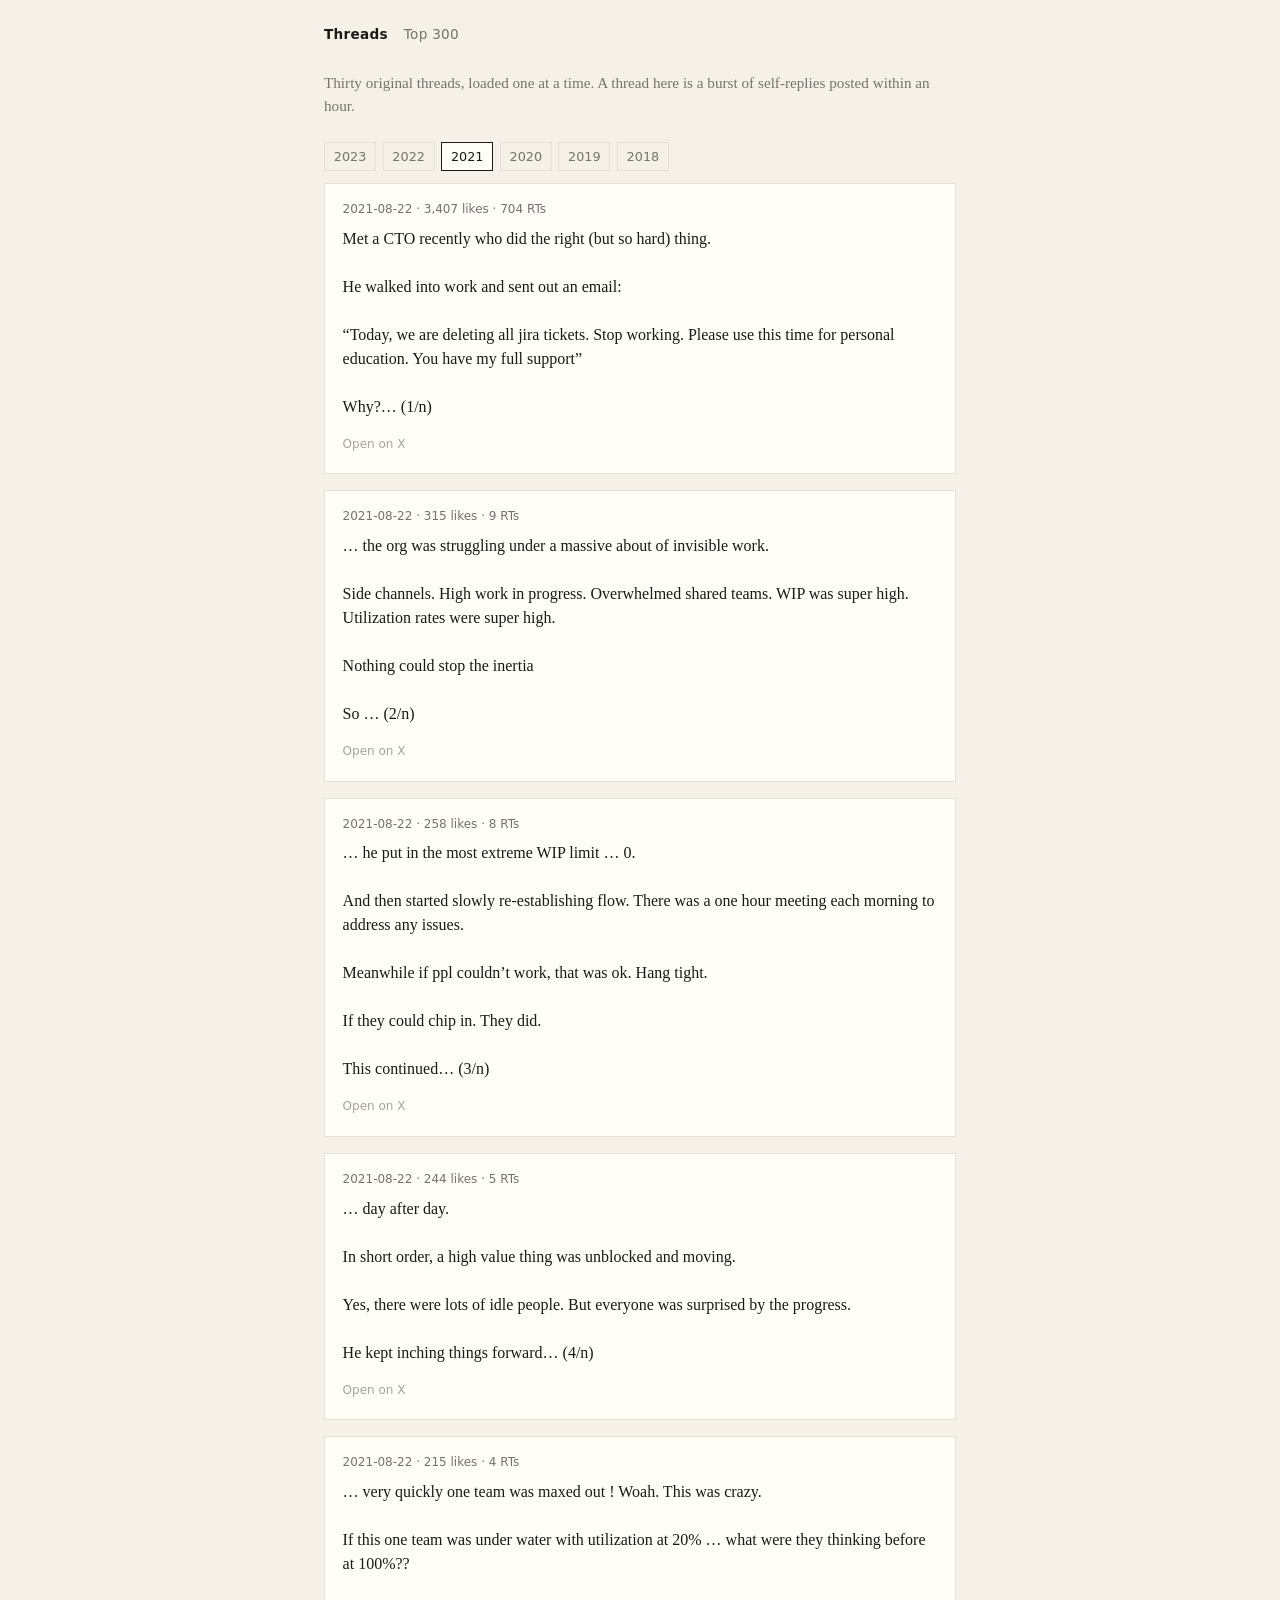
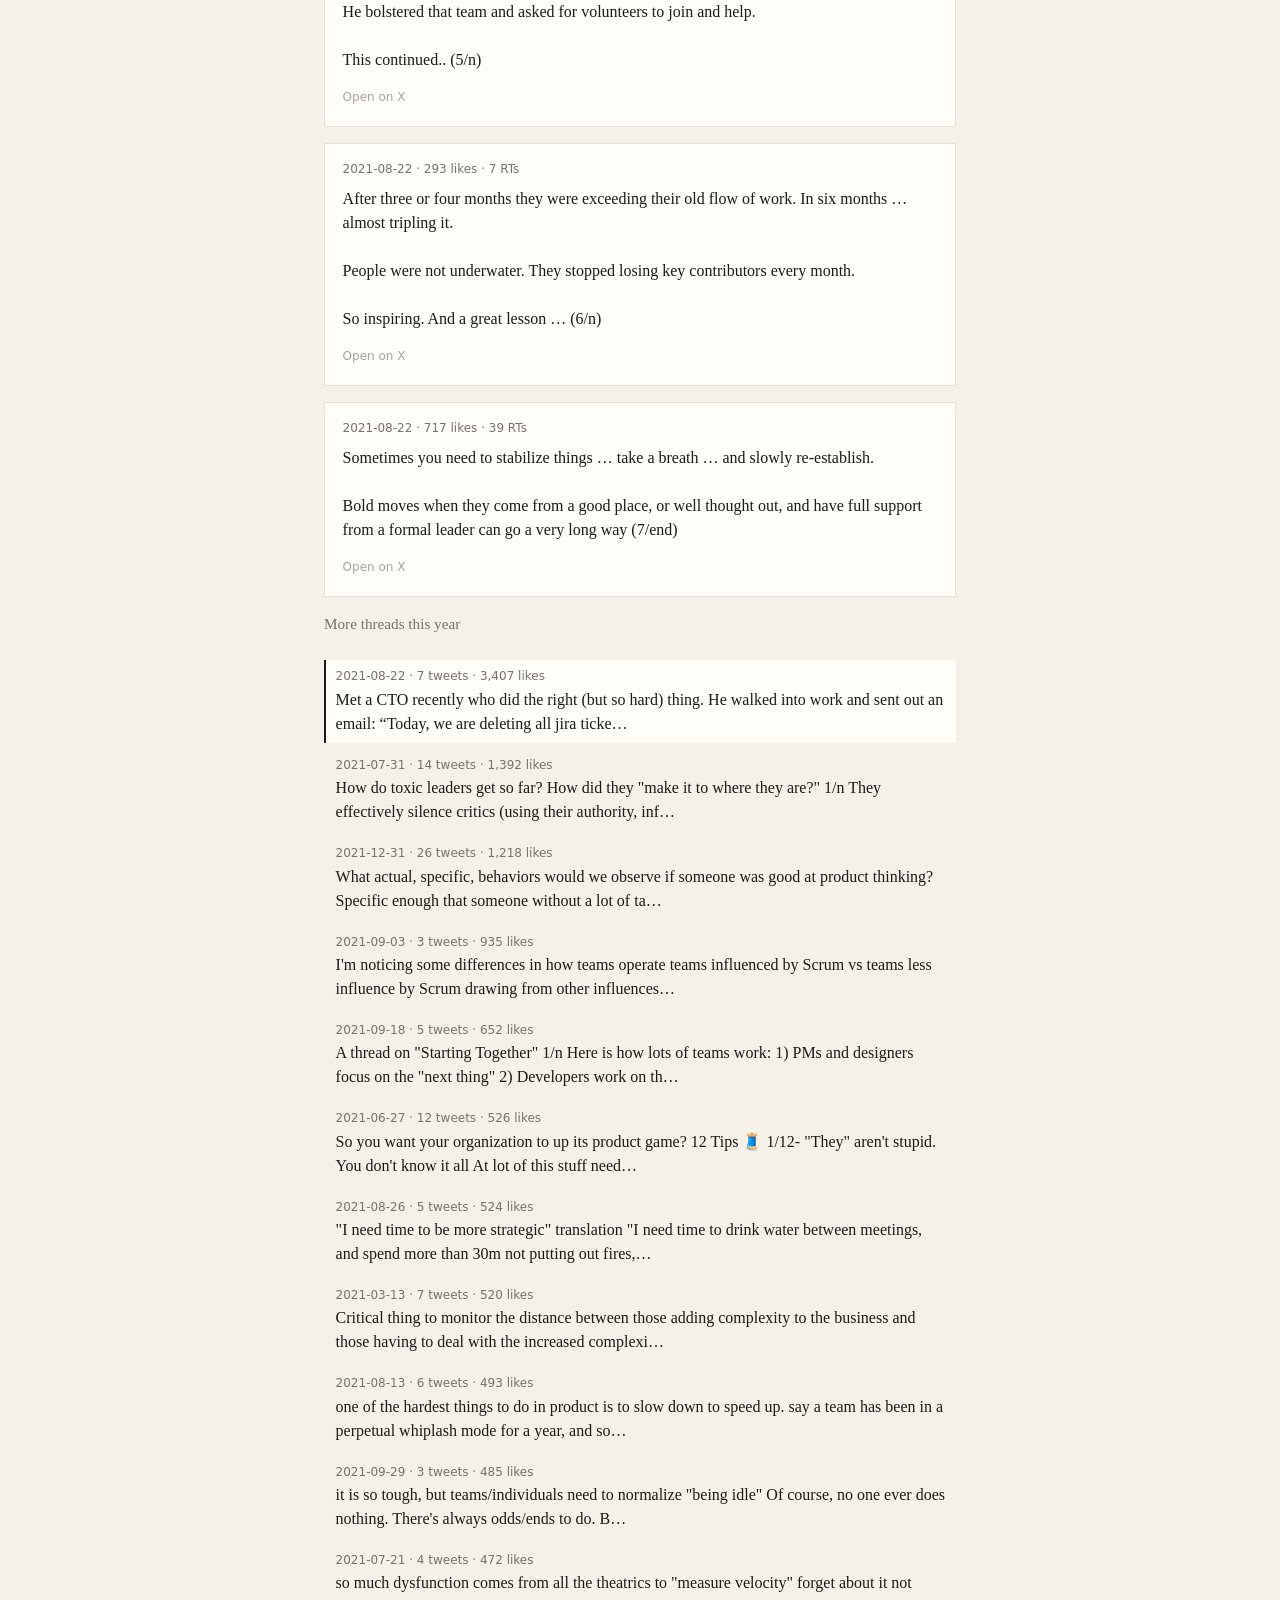
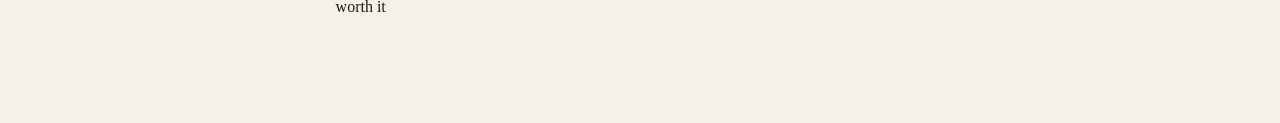
==== docs/index.html @ bf92b679 "Publish a static reading site of top threads and standalone tweets. Generated from the local archive" ====
<!DOCTYPE html>
<html lang="en">
  <head>
    <meta charset="utf-8">
    <meta name="viewport" content="width=device-width, initial-scale=1">
    <title>Threads · johncutlefish</title>
    <link rel="stylesheet" href="styles.css">
  </head>
  <body data-page="threads">
    <div class="wrap">
      <nav class="site-nav">
        <a class="active" href="index.html">Threads</a>
        <a href="tweets.html">Top 300</a>
      </nav>
      <p class="lede">Thirty original threads, loaded one at a time. A thread here is a burst of self-replies posted within an hour.</p>
      <div id="thread-years" class="thread-years"></div>
      <div id="reader"></div>
      <p class="lede" id="more-label">More threads this year</p>
      <div id="picker" class="picker"></div>
    </div>
    <script src="app.js"></script>
  </body>
</html>
---- docs/styles.css ----
:root {
  --bg: #f6f1e8;
  --paper: #fffdf8;
  --ink: #1c1917;
  --muted: #78716c;
  --line: #e7e0d4;
  --accent: #1d4ed8;
  --live: #a8a29e;
}

* {
  box-sizing: border-box;
}

html,
body {
  margin: 0;
  padding: 0;
  background: var(--bg);
  color: var(--ink);
  font-family: "Iowan Old Style", "Palatino Linotype", Palatino, Georgia, serif;
  line-height: 1.5;
}

a {
  color: var(--accent);
  text-decoration: none;
}

a:hover {
  text-decoration: underline;
}

.wrap {
  max-width: 42rem;
  margin: 0 auto;
  padding: 1.5rem 1.25rem 4rem;
}

.site-nav {
  display: flex;
  gap: 1rem;
  align-items: baseline;
  margin-bottom: 1.75rem;
  font-family: ui-sans-serif, system-ui, sans-serif;
  font-size: 0.85rem;
  letter-spacing: 0.02em;
}

.site-nav a {
  color: var(--muted);
}

.site-nav a.active {
  color: var(--ink);
  text-decoration: none;
  font-weight: 600;
}

.lede {
  color: var(--muted);
  font-size: 0.95rem;
  margin: 0 0 1.5rem;
}

.year-switch {
  display: flex;
  align-items: center;
  justify-content: space-between;
  gap: 1rem;
  margin-bottom: 0.75rem;
  font-family: ui-sans-serif, system-ui, sans-serif;
}

.year-switch button {
  appearance: none;
  border: 1px solid var(--line);
  background: var(--paper);
  color: var(--ink);
  padding: 0.35rem 0.7rem;
  font: inherit;
  font-size: 0.8rem;
  cursor: pointer;
}

.year-switch button:disabled {
  color: var(--live);
  cursor: default;
}

.year-label {
  font-size: 1.4rem;
  font-weight: 600;
}

.month-grid {
  display: grid;
  grid-template-columns: repeat(3, minmax(0, 1fr));
  gap: 0.4rem;
  margin-bottom: 2rem;
  font-family: ui-sans-serif, system-ui, sans-serif;
}

.month-cell {
  appearance: none;
  border: 1px solid var(--line);
  background: var(--paper);
  color: var(--ink);
  padding: 0.7rem 0.55rem;
  text-align: left;
  cursor: pointer;
  font: inherit;
  font-size: 0.8rem;
}

.month-cell .name {
  display: block;
  font-weight: 600;
}

.month-cell .count {
  color: var(--muted);
}

.month-cell.empty {
  color: var(--live);
  background: transparent;
  cursor: default;
}

.month-cell.active {
  border-color: var(--ink);
}

.thread-years {
  display: flex;
  flex-wrap: wrap;
  gap: 0.4rem;
  margin-bottom: 0.75rem;
  font-family: ui-sans-serif, system-ui, sans-serif;
}

.thread-years button {
  appearance: none;
  border: 1px solid var(--line);
  background: transparent;
  color: var(--muted);
  padding: 0.25rem 0.55rem;
  font: inherit;
  font-size: 0.8rem;
  cursor: pointer;
}

.thread-years button.active {
  background: var(--paper);
  color: var(--ink);
  border-color: var(--ink);
}

.picker {
  display: flex;
  flex-direction: column;
  gap: 0.35rem;
  margin-bottom: 2rem;
}

.picker button {
  appearance: none;
  border: 0;
  border-left: 2px solid transparent;
  background: transparent;
  color: inherit;
  text-align: left;
  padding: 0.45rem 0.6rem;
  cursor: pointer;
  font: inherit;
}

.picker button.active {
  border-left-color: var(--ink);
  background: var(--paper);
}

.picker .meta {
  display: block;
  font-family: ui-sans-serif, system-ui, sans-serif;
  font-size: 0.75rem;
  color: var(--muted);
  margin-bottom: 0.15rem;
}

.sort-row {
  display: flex;
  gap: 0.75rem;
  margin-bottom: 1rem;
  font-family: ui-sans-serif, system-ui, sans-serif;
  font-size: 0.8rem;
}

.sort-row button {
  appearance: none;
  border: 0;
  background: none;
  color: var(--muted);
  padding: 0;
  font: inherit;
  cursor: pointer;
}

.sort-row button.active {
  color: var(--ink);
}

.post,
.card {
  background: var(--paper);
  border: 1px solid var(--line);
  padding: 1rem 1.1rem 1.15rem;
  margin-bottom: 1rem;
}

.post-meta,
.card-meta {
  font-family: ui-sans-serif, system-ui, sans-serif;
  font-size: 0.75rem;
  color: var(--muted);
  margin-bottom: 0.55rem;
}

.post-text,
.card-text {
  white-space: pre-wrap;
  margin: 0 0 0.75rem;
}

.post img,
.card img,
.post video,
.card video {
  display: block;
  max-width: 100%;
  height: auto;
  margin: 0.5rem 0 0;
}

.live {
  font-family: ui-sans-serif, system-ui, sans-serif;
  font-size: 0.75rem;
  color: var(--live);
}

.status {
  color: var(--muted);
  font-family: ui-sans-serif, system-ui, sans-serif;
  font-size: 0.9rem;
}
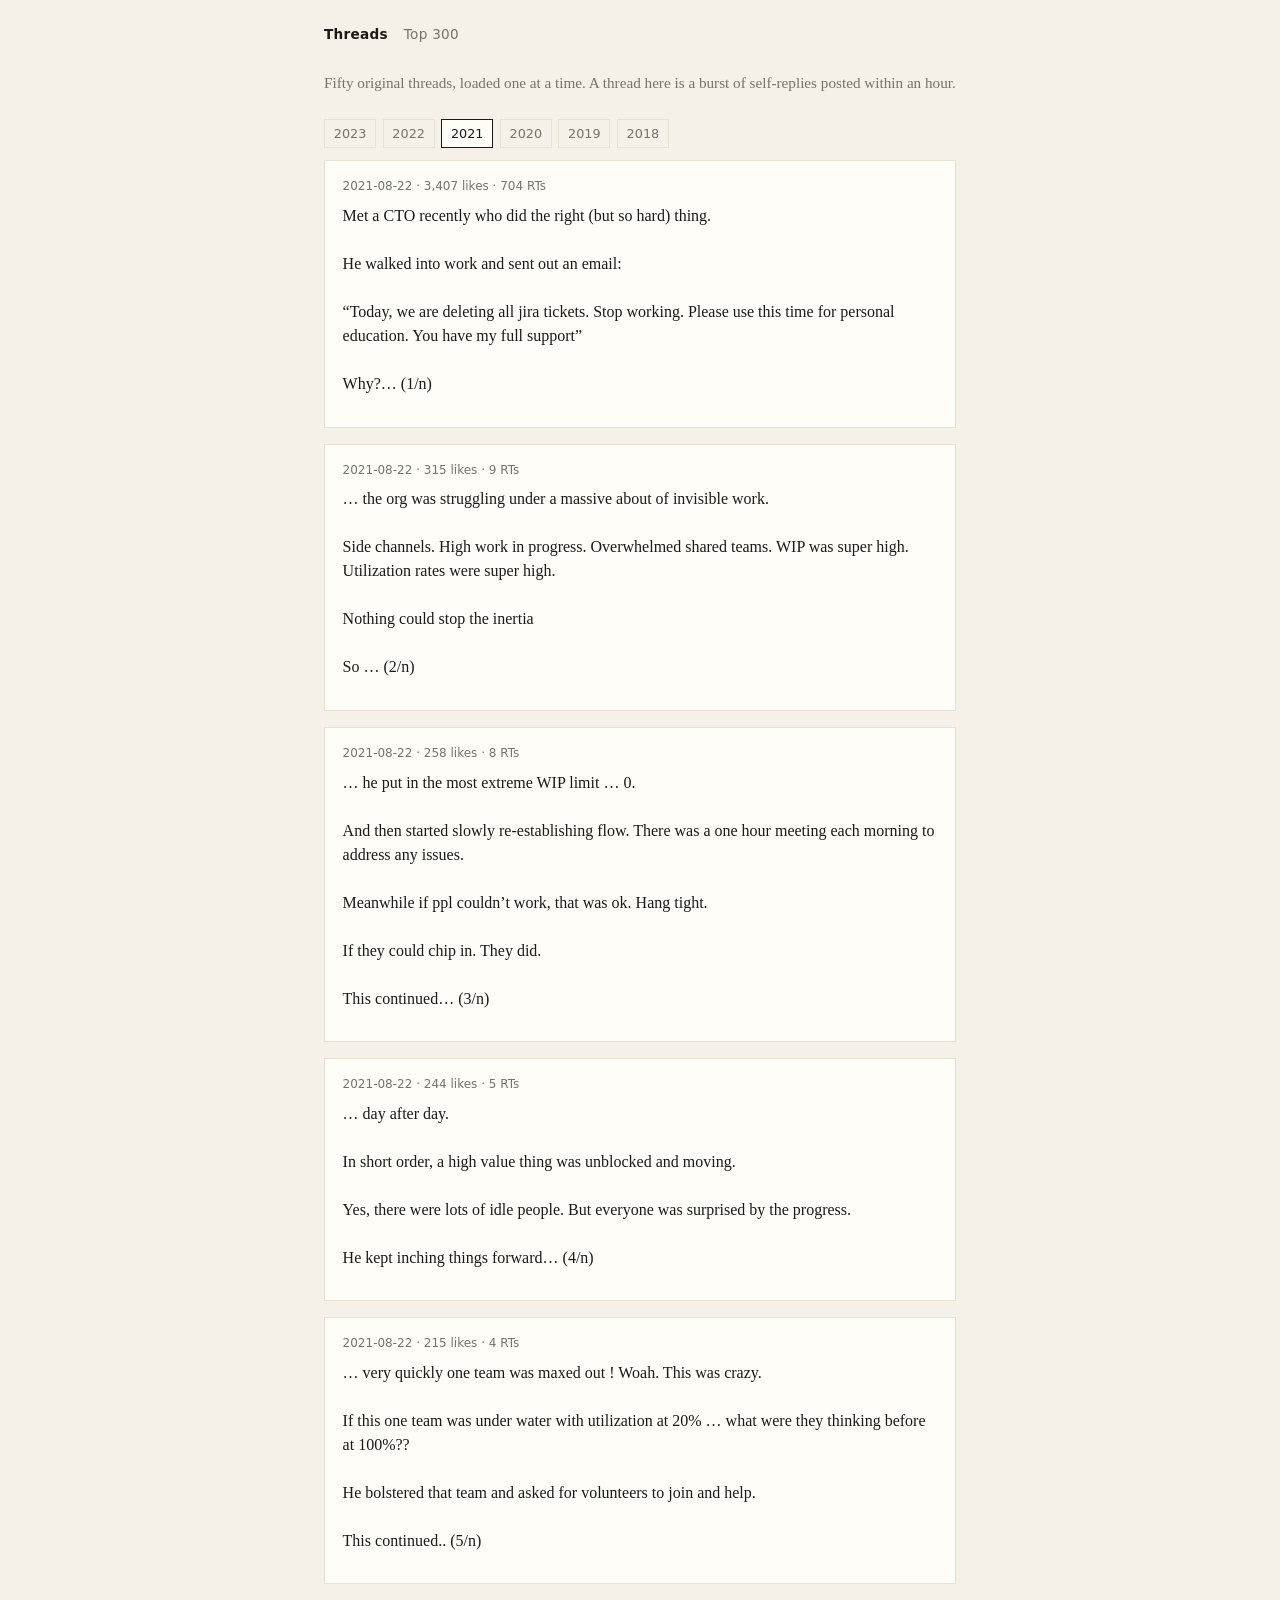
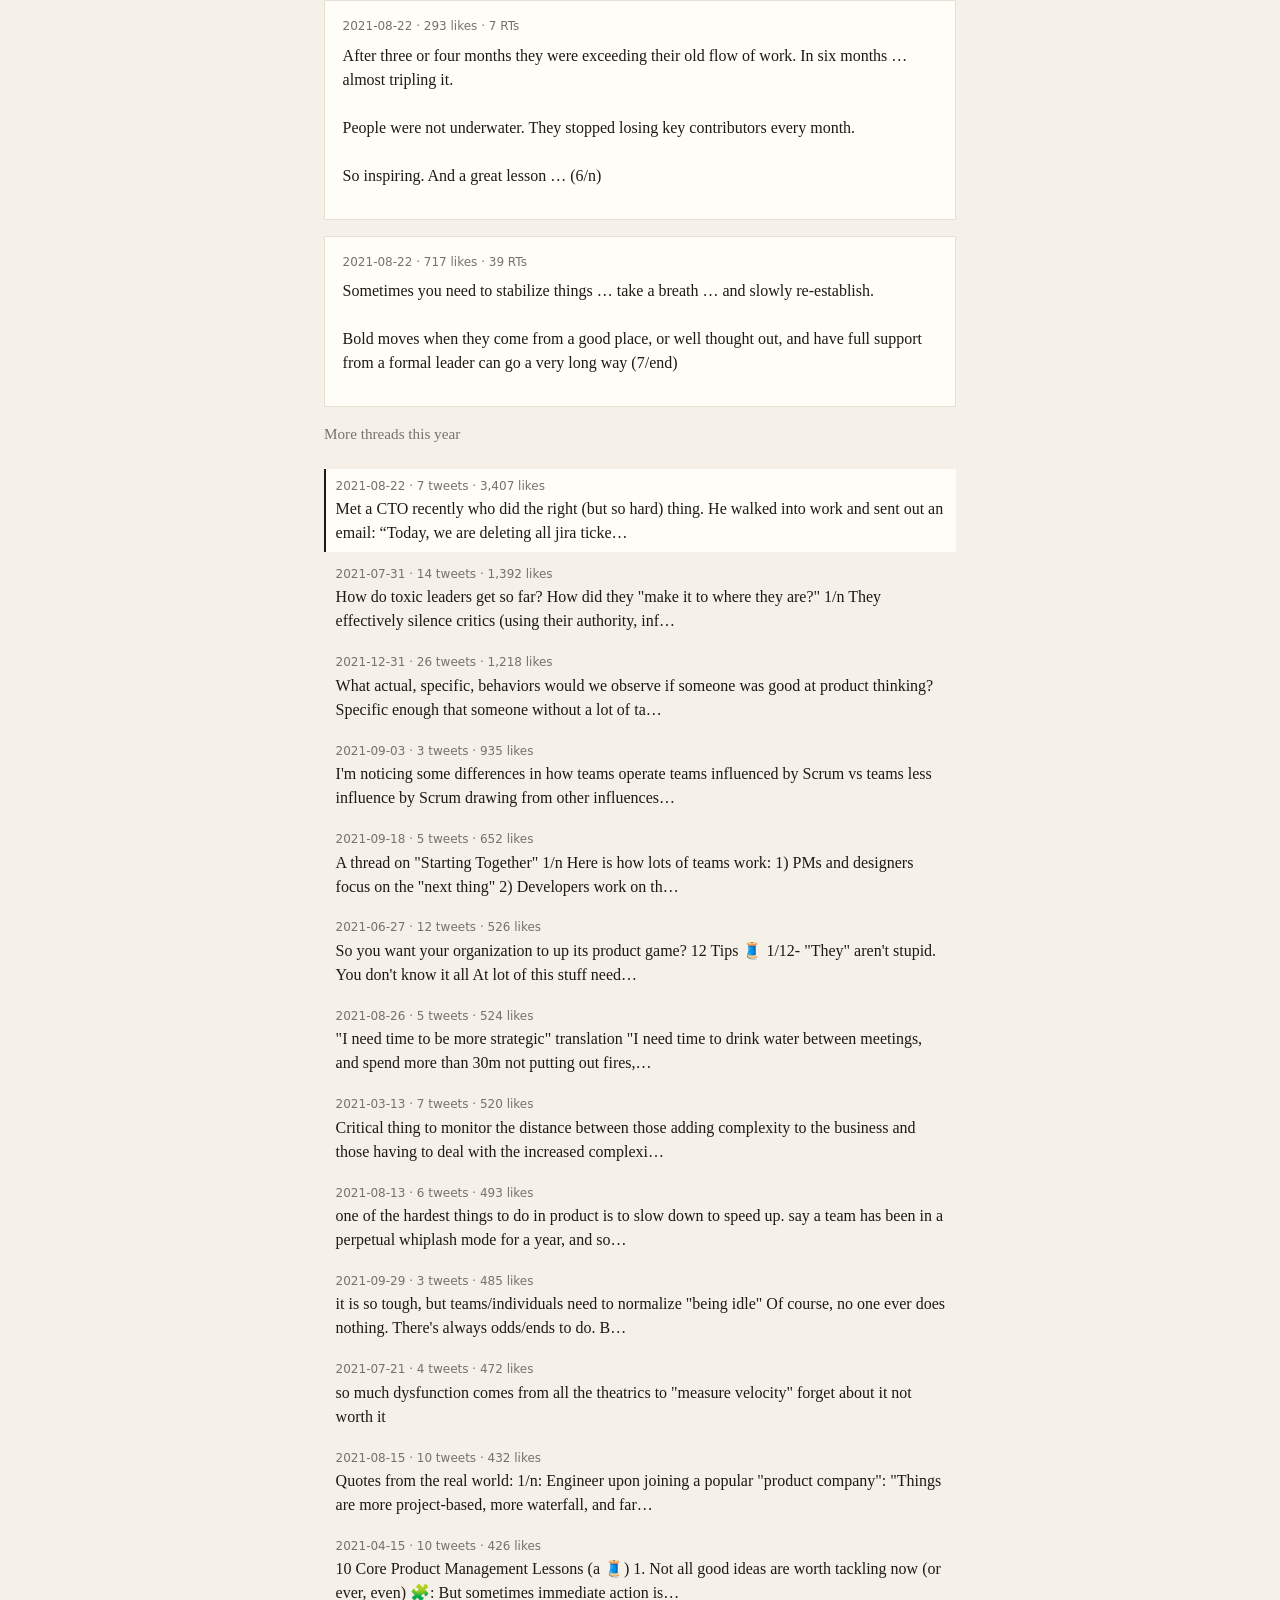
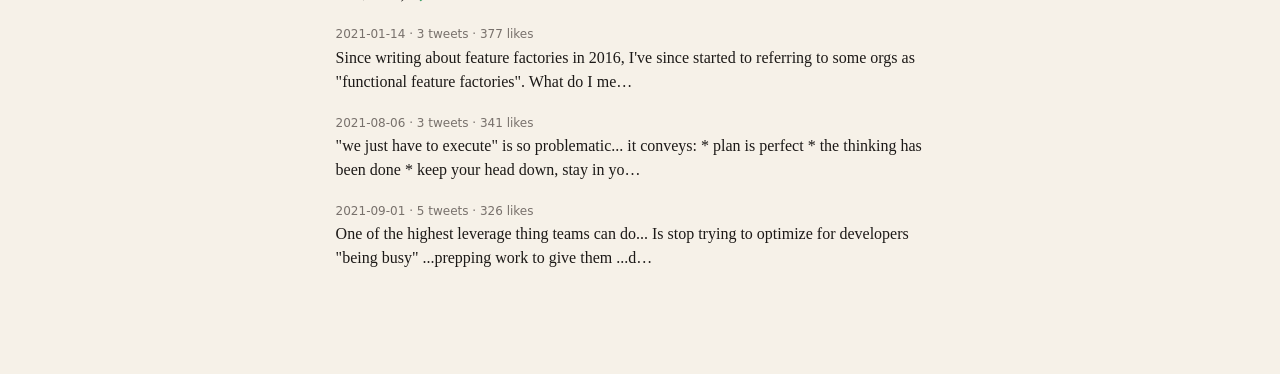
==== commit ce55af13: "Drop outbound X links and publish the next 20 threads." ====
--- a/docs/index.html
+++ b/docs/index.html
@@ -12,7 +12,7 @@
         <a class="active" href="index.html">Threads</a>
         <a href="tweets.html">Top 300</a>
       </nav>
-      <p class="lede">Thirty original threads, loaded one at a time. A thread here is a burst of self-replies posted within an hour.</p>
+      <p class="lede">Fifty original threads, loaded one at a time. A thread here is a burst of self-replies posted within an hour.</p>
       <div id="thread-years" class="thread-years"></div>
       <div id="reader"></div>
       <p class="lede" id="more-label">More threads this year</p>
--- a/docs/styles.css
+++ b/docs/styles.css
@@ -243,12 +243,6 @@
   margin: 0.5rem 0 0;
 }
 
-.live {
-  font-family: ui-sans-serif, system-ui, sans-serif;
-  font-size: 0.75rem;
-  color: var(--live);
-}
-
 .status {
   color: var(--muted);
   font-family: ui-sans-serif, system-ui, sans-serif;
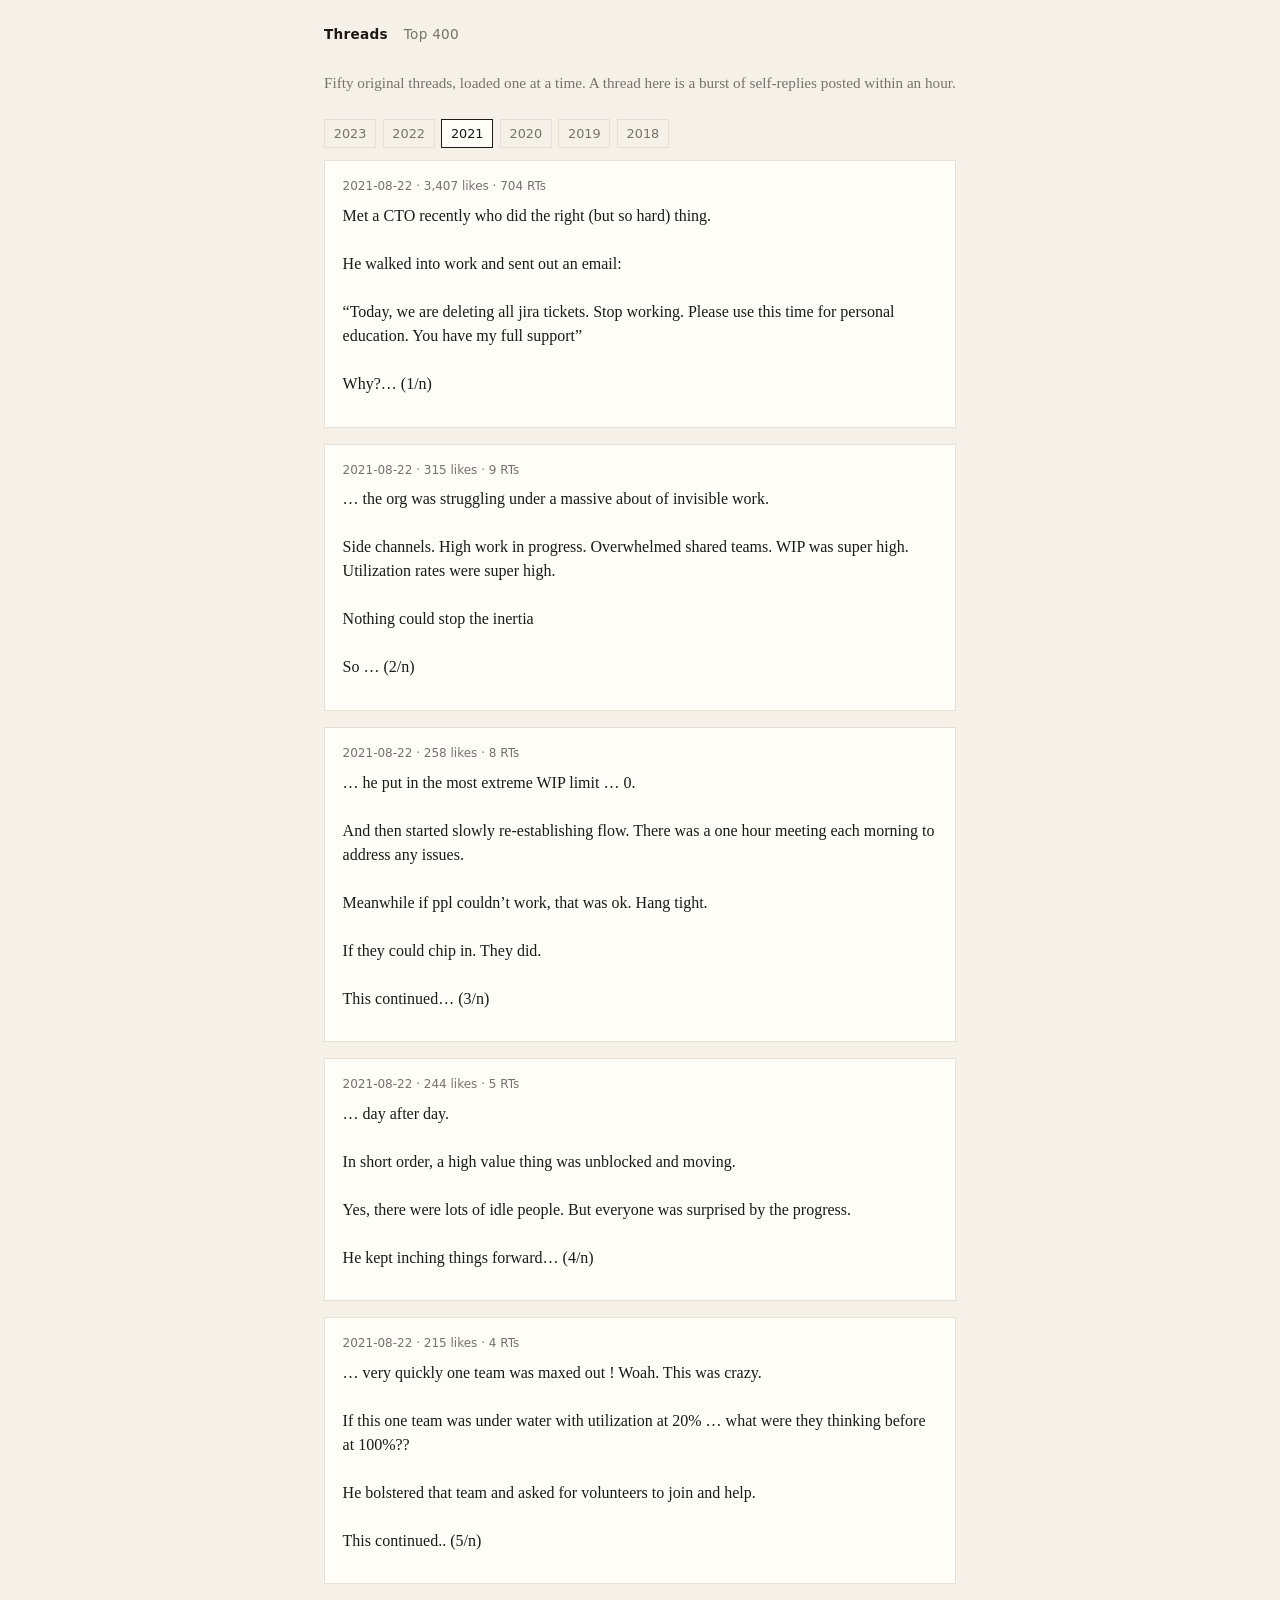
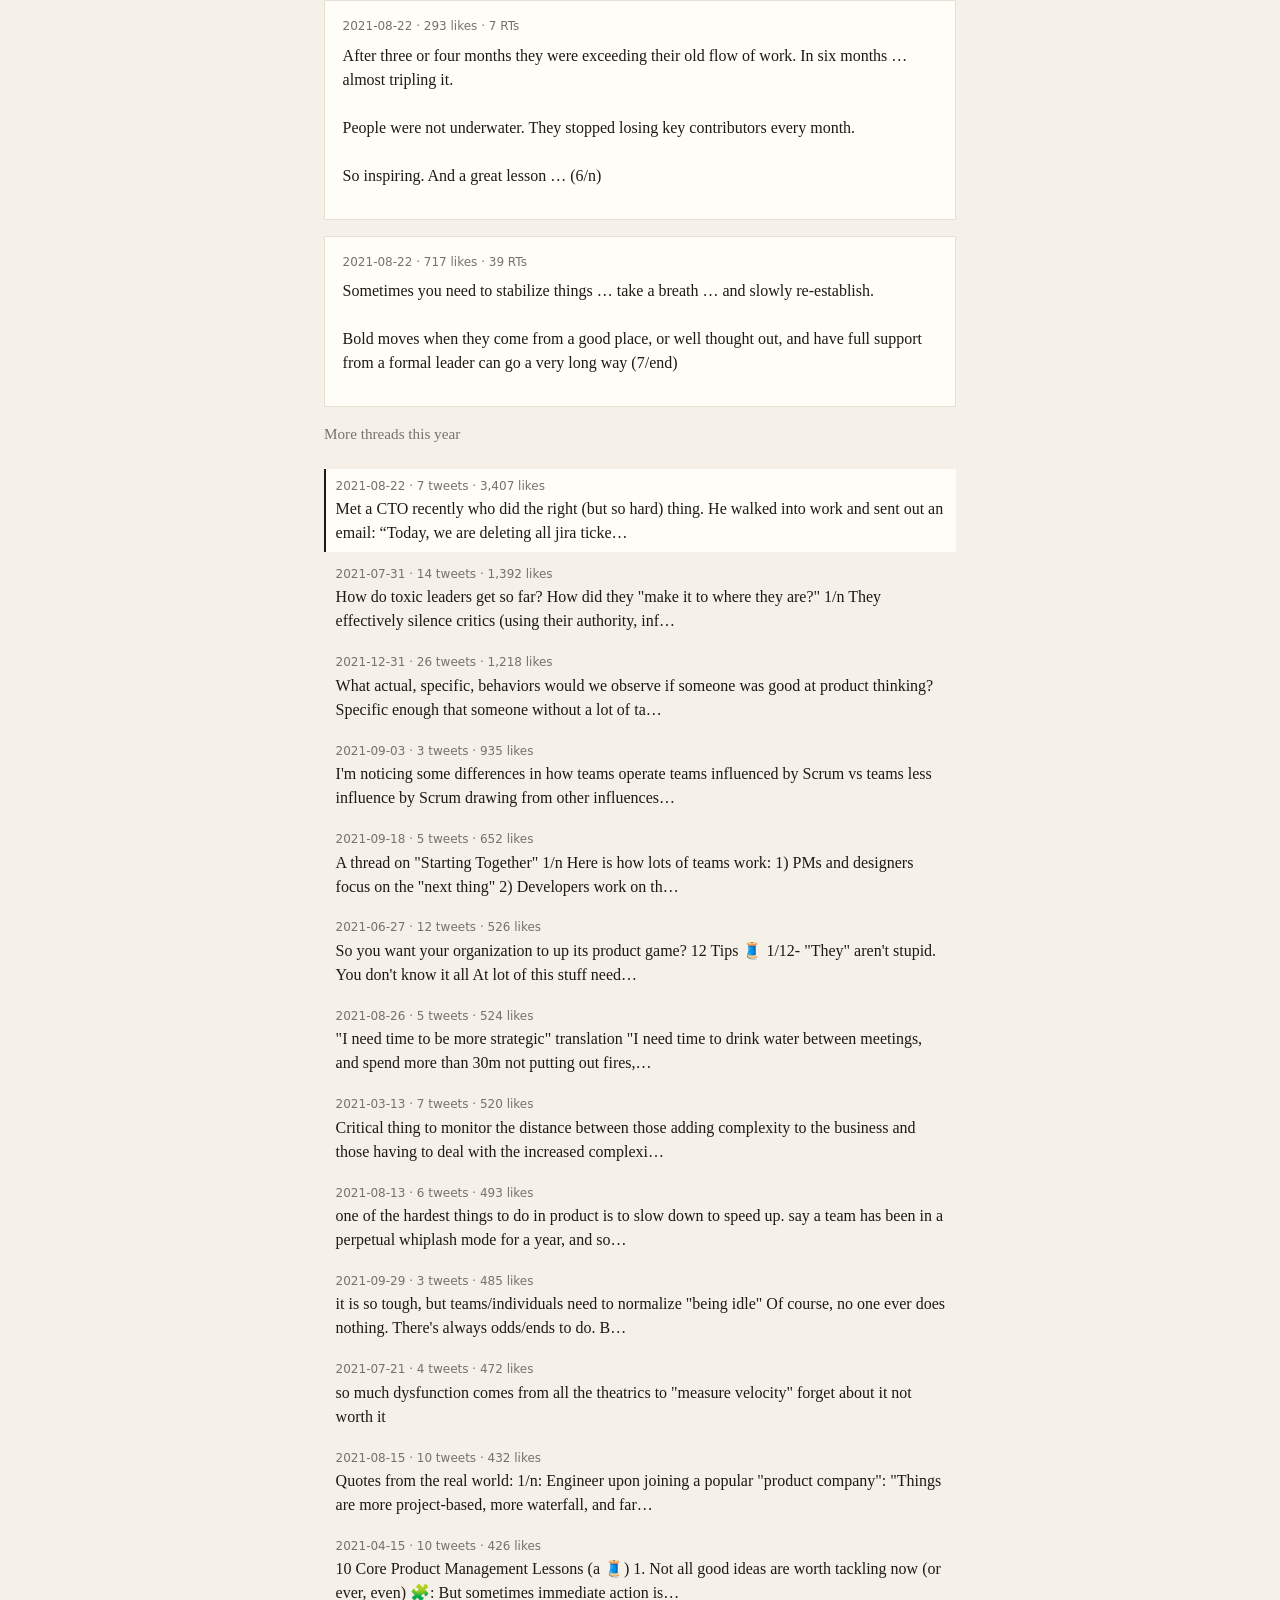
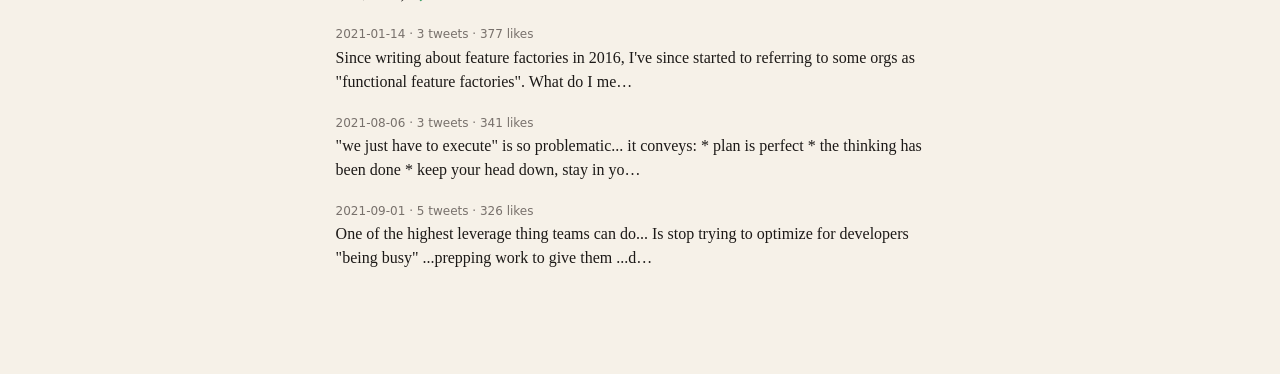
==== commit 37bca79d: "Expand the standalone tweet browser from 300 to 400." ====
--- a/docs/index.html
+++ b/docs/index.html
@@ -10,7 +10,7 @@
     <div class="wrap">
       <nav class="site-nav">
         <a class="active" href="index.html">Threads</a>
-        <a href="tweets.html">Top 300</a>
+        <a href="tweets.html">Top 400</a>
       </nav>
       <p class="lede">Fifty original threads, loaded one at a time. A thread here is a burst of self-replies posted within an hour.</p>
       <div id="thread-years" class="thread-years"></div>
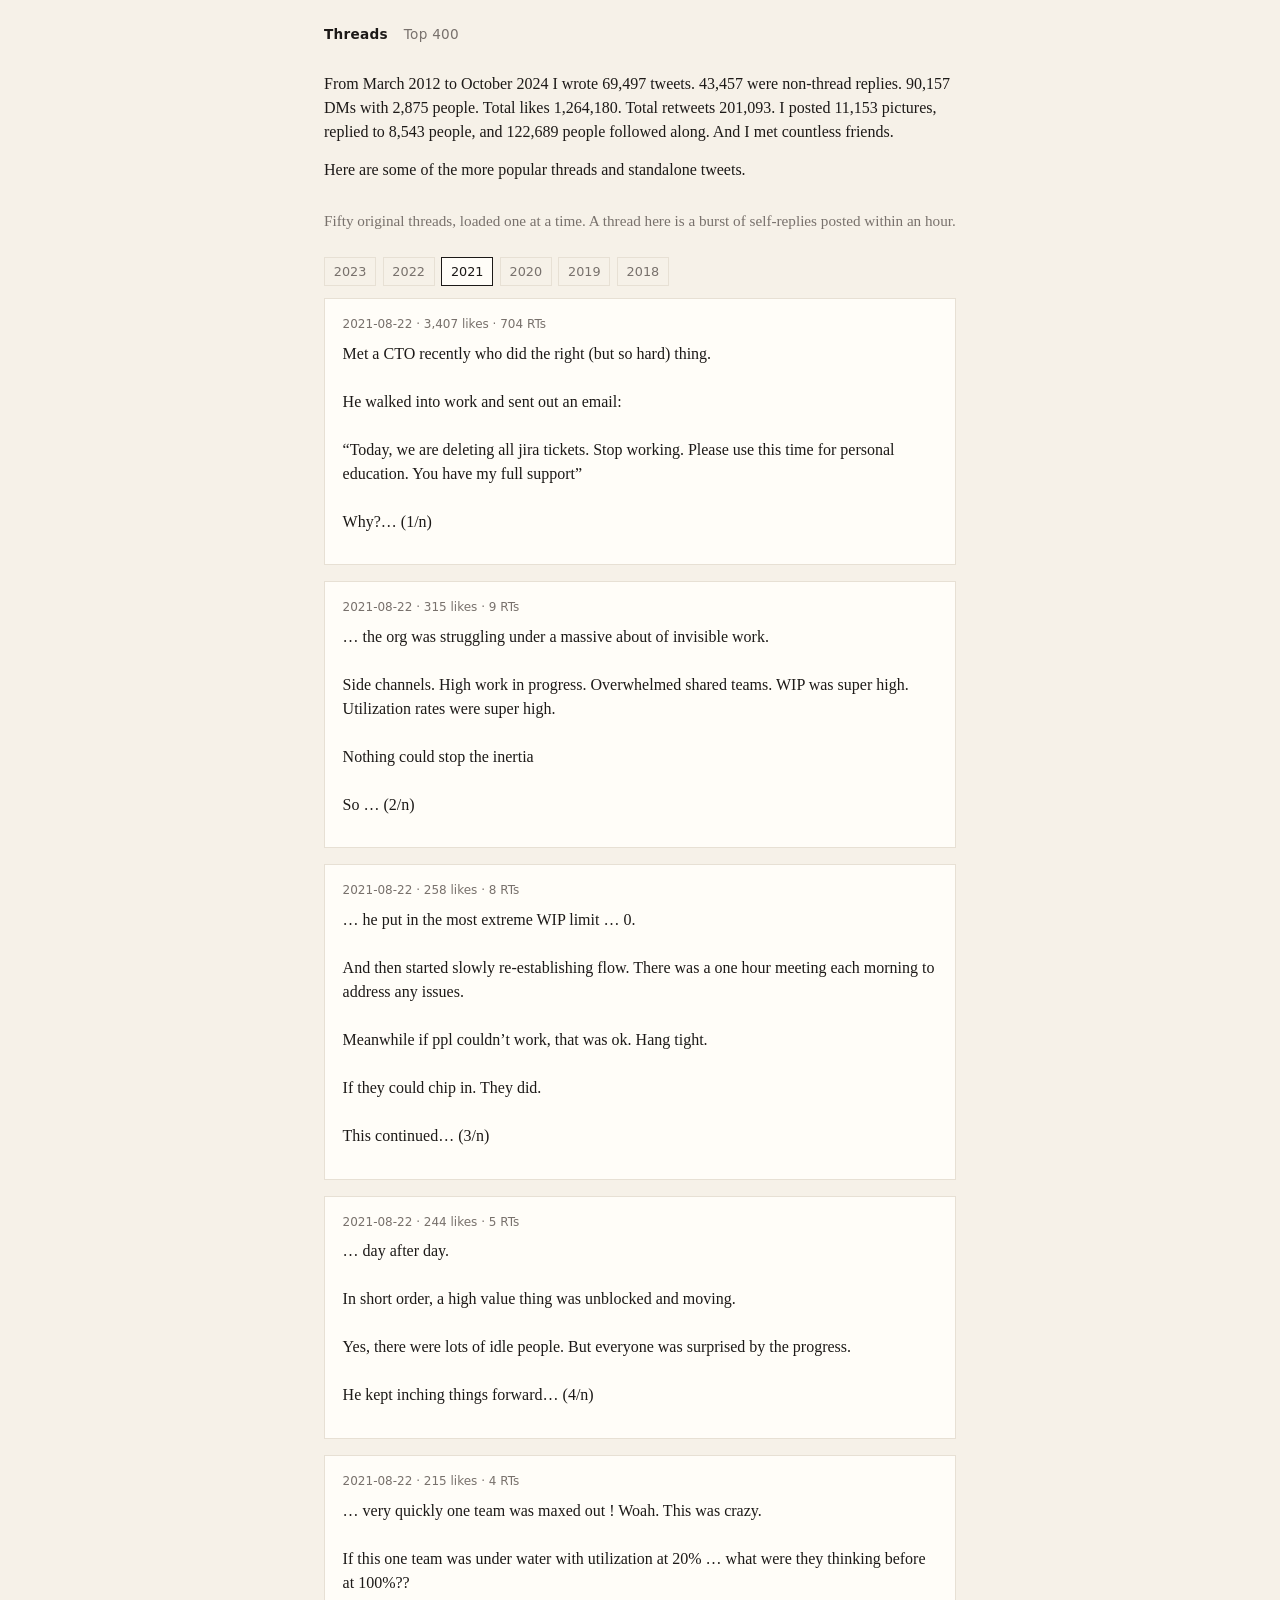
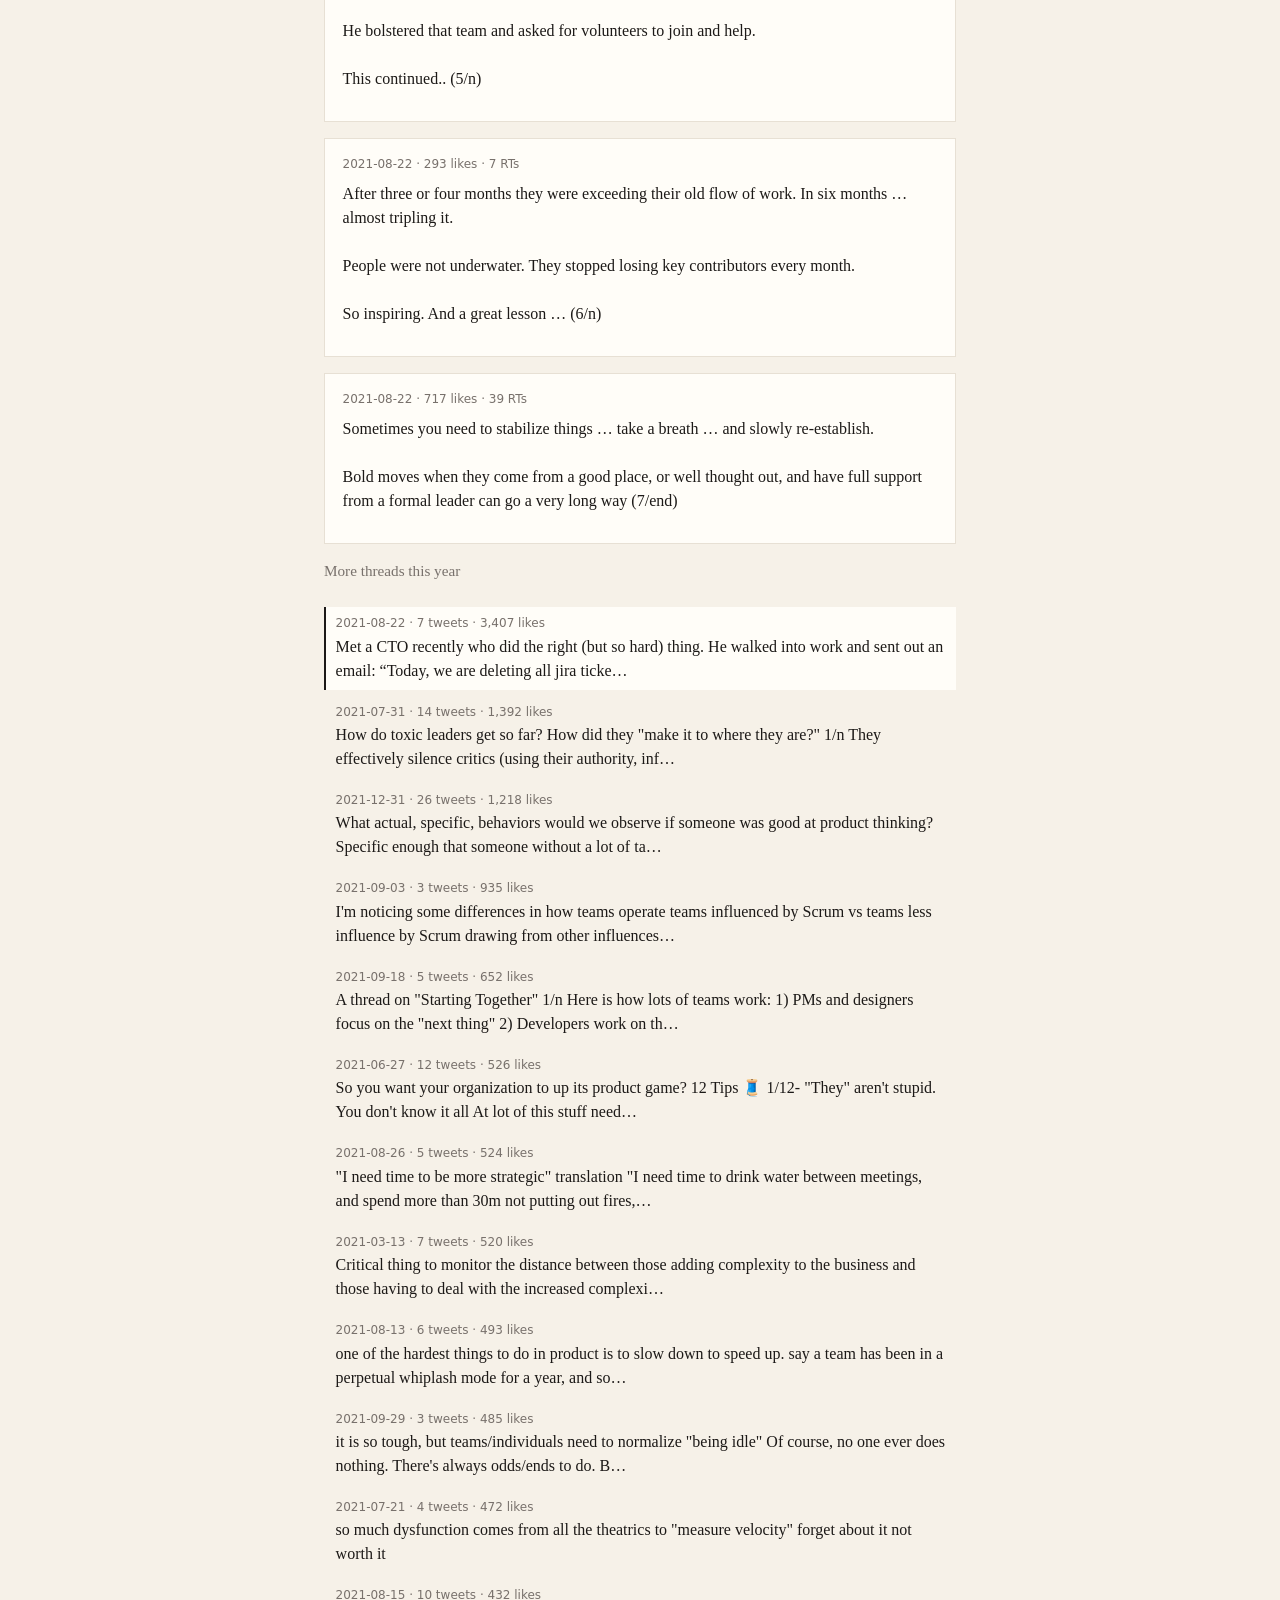
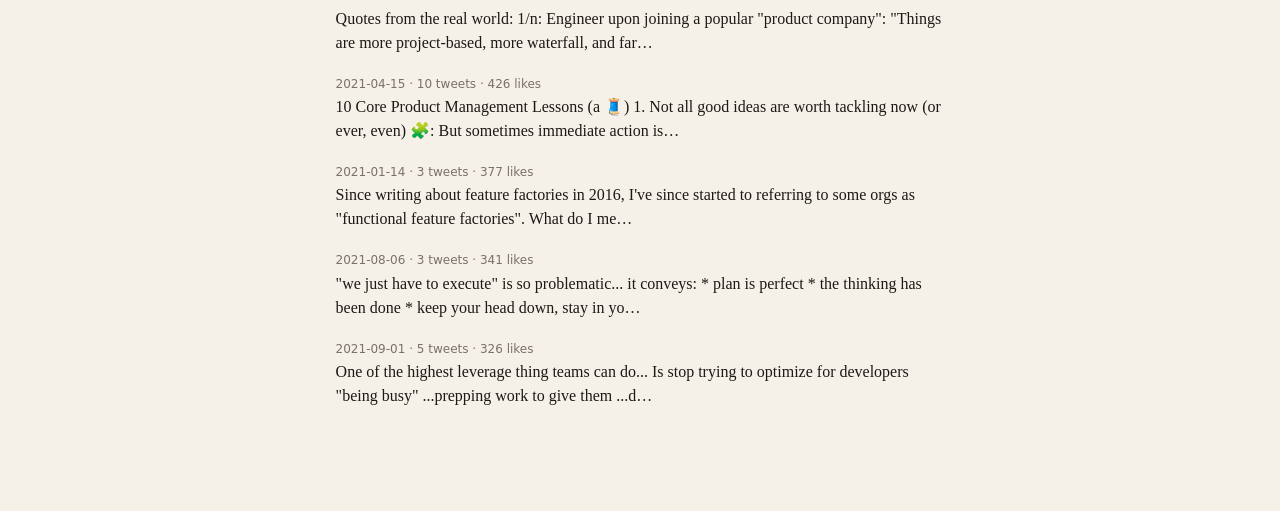
==== commit b6f66740: "Add an archive intro and attach every image the dump actually has." ====
--- a/docs/index.html
+++ b/docs/index.html
@@ -12,6 +12,7 @@
         <a class="active" href="index.html">Threads</a>
         <a href="tweets.html">Top 400</a>
       </nav>
+      <div id="intro" class="intro"></div>
       <p class="lede">Fifty original threads, loaded one at a time. A thread here is a burst of self-replies posted within an hour.</p>
       <div id="thread-years" class="thread-years"></div>
       <div id="reader"></div>
--- a/docs/styles.css
+++ b/docs/styles.css
@@ -57,6 +57,18 @@
   font-weight: 600;
 }
 
+.intro {
+  margin: 0 0 1.75rem;
+}
+
+.intro p {
+  margin: 0 0 0.85rem;
+}
+
+.intro p:last-child {
+  margin-bottom: 0;
+}
+
 .lede {
   color: var(--muted);
   font-size: 0.95rem;
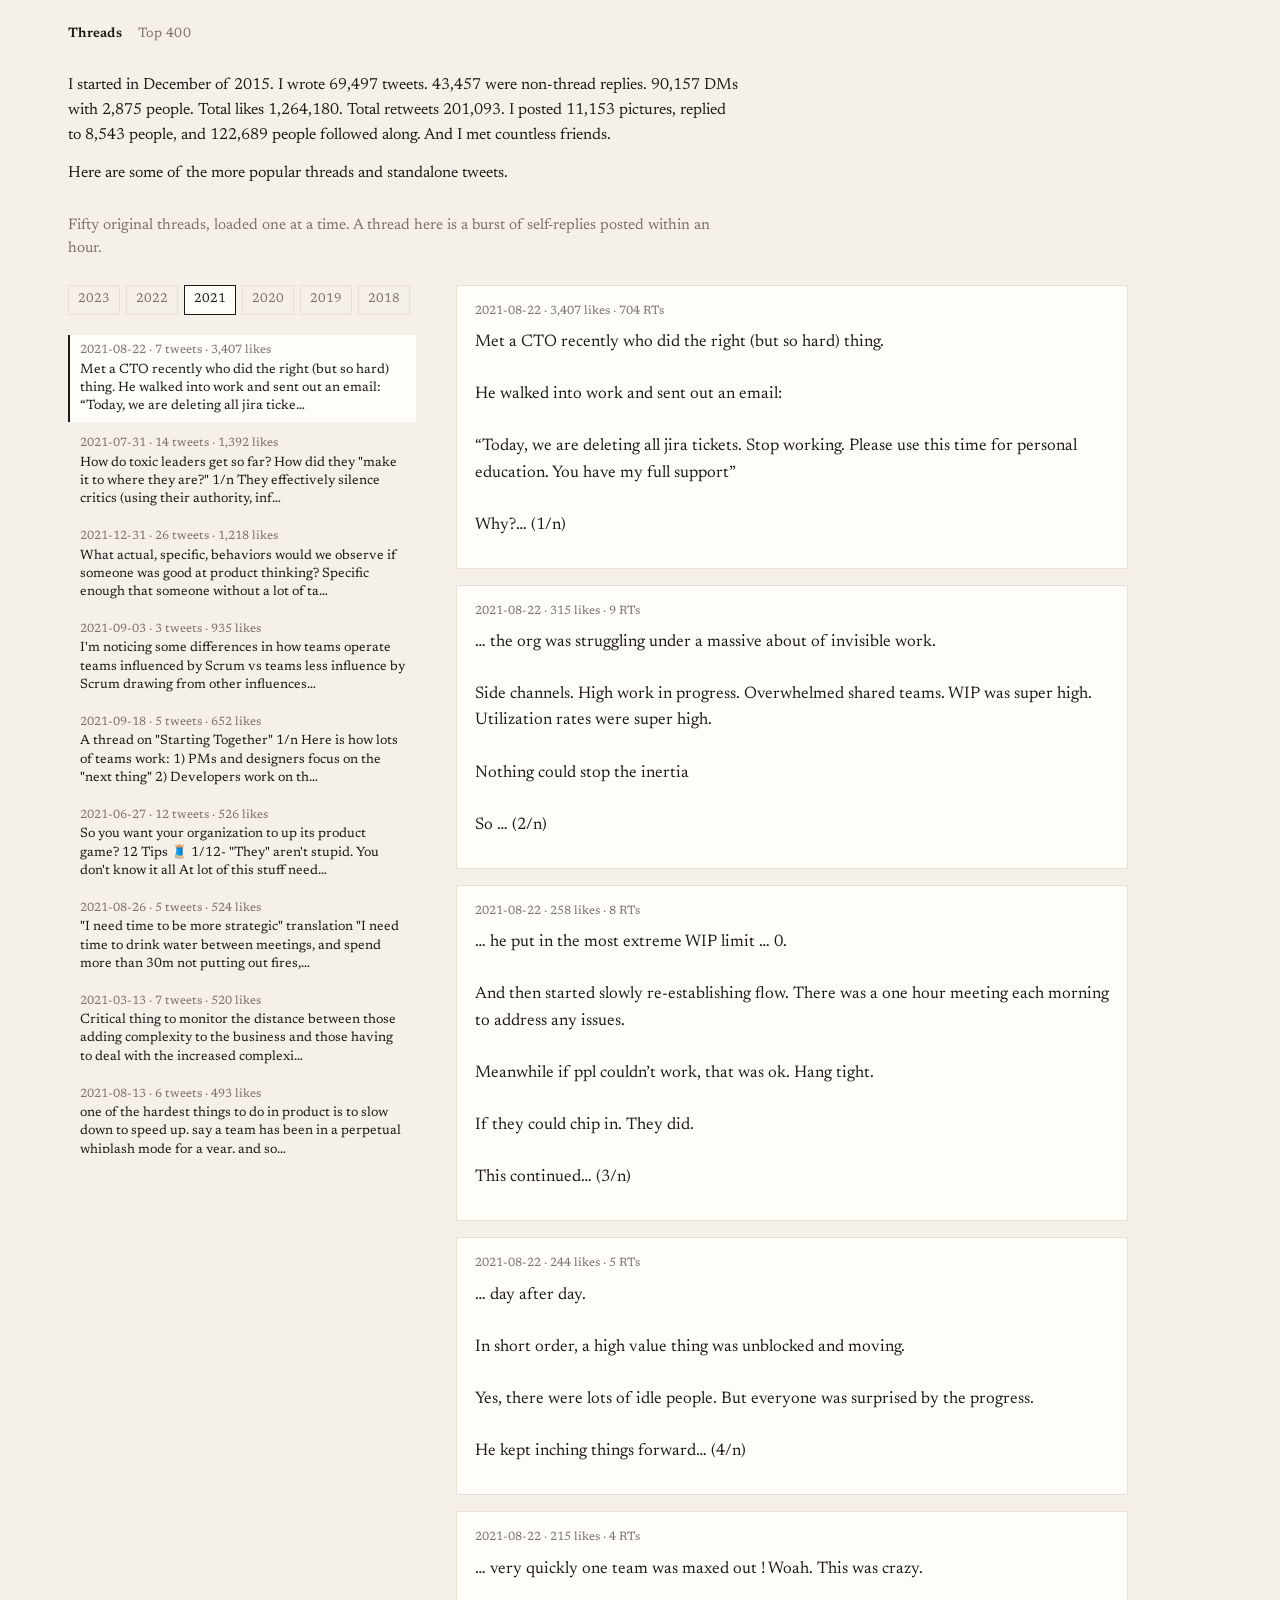
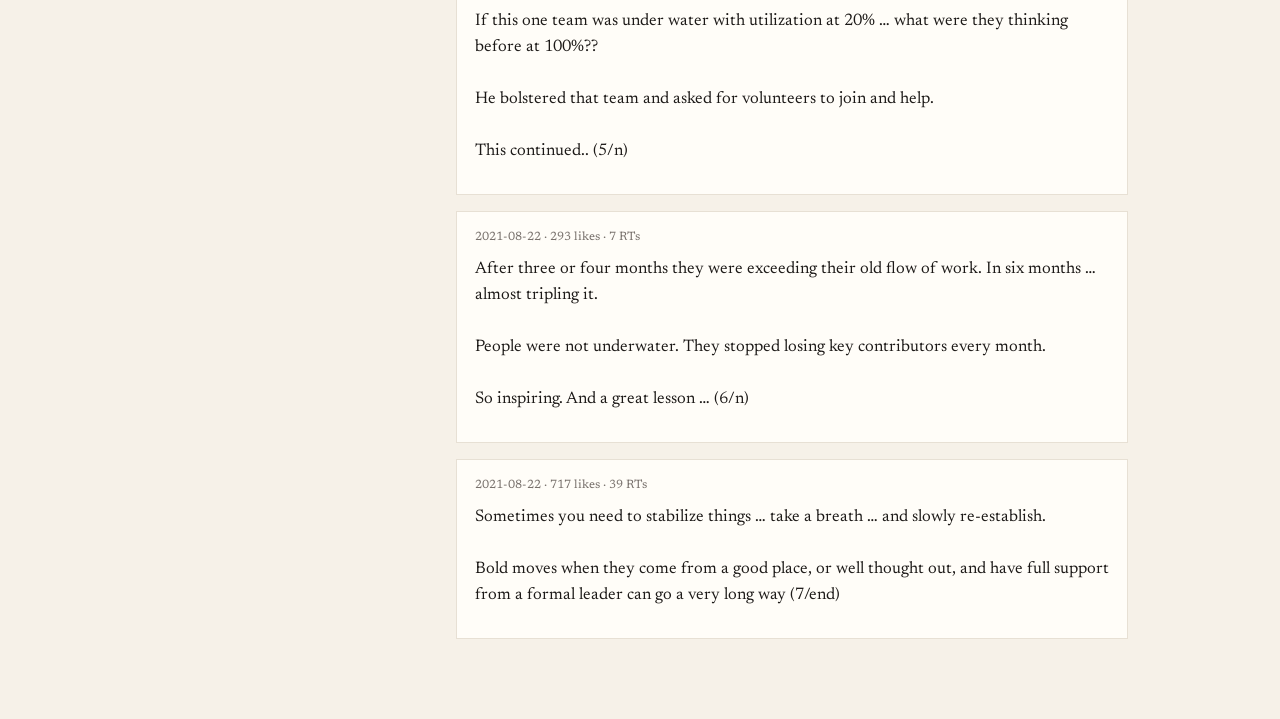
==== commit f5a45487: "Set a reading typeface and put thread roots in a left pane." ====
--- a/docs/index.html
+++ b/docs/index.html
@@ -4,20 +4,26 @@
     <meta charset="utf-8">
     <meta name="viewport" content="width=device-width, initial-scale=1">
     <title>Threads · johncutlefish</title>
+    <link rel="preconnect" href="https://fonts.googleapis.com">
+    <link rel="preconnect" href="https://fonts.gstatic.com" crossorigin>
+    <link href="https://fonts.googleapis.com/css2?family=Newsreader:ital,opsz,wght@0,6..72,400;0,6..72,500;1,6..72,400&family=Source+Sans+3:wght@400;600&display=swap" rel="stylesheet">
     <link rel="stylesheet" href="styles.css">
   </head>
   <body data-page="threads">
-    <div class="wrap">
+    <div class="wrap wrap-wide">
       <nav class="site-nav">
         <a class="active" href="index.html">Threads</a>
         <a href="tweets.html">Top 400</a>
       </nav>
       <div id="intro" class="intro"></div>
       <p class="lede">Fifty original threads, loaded one at a time. A thread here is a burst of self-replies posted within an hour.</p>
-      <div id="thread-years" class="thread-years"></div>
-      <div id="reader"></div>
-      <p class="lede" id="more-label">More threads this year</p>
-      <div id="picker" class="picker"></div>
+      <div class="thread-shell">
+        <aside class="thread-pane">
+          <div id="thread-years" class="thread-years"></div>
+          <div id="picker" class="picker"></div>
+        </aside>
+        <div id="reader" class="thread-reader"></div>
+      </div>
     </div>
     <script src="app.js"></script>
   </body>
--- a/docs/styles.css
+++ b/docs/styles.css
@@ -6,6 +6,8 @@
   --line: #e7e0d4;
   --accent: #1d4ed8;
   --live: #a8a29e;
+  --serif: "Newsreader", "Iowan Old Style", Georgia, serif;
+  --sans: "Source Sans 3", var(--sans);
 }
 
 * {
@@ -18,8 +20,9 @@
   padding: 0;
   background: var(--bg);
   color: var(--ink);
-  font-family: "Iowan Old Style", "Palatino Linotype", Palatino, Georgia, serif;
-  line-height: 1.5;
+  font-family: var(--serif);
+  font-optical-sizing: auto;
+  line-height: 1.55;
 }
 
 a {
@@ -37,12 +40,21 @@
   padding: 1.5rem 1.25rem 4rem;
 }
 
+.wrap-wide {
+  max-width: 74rem;
+}
+
+.wrap-wide .intro,
+.wrap-wide .lede {
+  max-width: 42rem;
+}
+
 .site-nav {
   display: flex;
   gap: 1rem;
   align-items: baseline;
   margin-bottom: 1.75rem;
-  font-family: ui-sans-serif, system-ui, sans-serif;
+  font-family: var(--sans);
   font-size: 0.85rem;
   letter-spacing: 0.02em;
 }
@@ -81,7 +93,7 @@
   justify-content: space-between;
   gap: 1rem;
   margin-bottom: 0.75rem;
-  font-family: ui-sans-serif, system-ui, sans-serif;
+  font-family: var(--sans);
 }
 
 .year-switch button {
@@ -110,7 +122,7 @@
   grid-template-columns: repeat(3, minmax(0, 1fr));
   gap: 0.4rem;
   margin-bottom: 2rem;
-  font-family: ui-sans-serif, system-ui, sans-serif;
+  font-family: var(--sans);
 }
 
 .month-cell {
@@ -149,7 +161,7 @@
   flex-wrap: wrap;
   gap: 0.4rem;
   margin-bottom: 0.75rem;
-  font-family: ui-sans-serif, system-ui, sans-serif;
+  font-family: var(--sans);
 }
 
 .thread-years button {
@@ -195,7 +207,7 @@
 
 .picker .meta {
   display: block;
-  font-family: ui-sans-serif, system-ui, sans-serif;
+  font-family: var(--sans);
   font-size: 0.75rem;
   color: var(--muted);
   margin-bottom: 0.15rem;
@@ -205,7 +217,7 @@
   display: flex;
   gap: 0.75rem;
   margin-bottom: 1rem;
-  font-family: ui-sans-serif, system-ui, sans-serif;
+  font-family: var(--sans);
   font-size: 0.8rem;
 }
 
@@ -233,7 +245,7 @@
 
 .post-meta,
 .card-meta {
-  font-family: ui-sans-serif, system-ui, sans-serif;
+  font-family: var(--sans);
   font-size: 0.75rem;
   color: var(--muted);
   margin-bottom: 0.55rem;
@@ -243,6 +255,7 @@
 .card-text {
   white-space: pre-wrap;
   margin: 0 0 0.75rem;
+  font-size: 1.05rem;
 }
 
 .post img,
@@ -257,6 +270,58 @@
 
 .status {
   color: var(--muted);
-  font-family: ui-sans-serif, system-ui, sans-serif;
+  font-family: var(--sans);
   font-size: 0.9rem;
 }
+
+.thread-shell {
+  display: grid;
+  grid-template-columns: minmax(16rem, 22rem) minmax(0, 42rem);
+  gap: 2.25rem;
+  align-items: start;
+}
+
+.thread-pane {
+  position: sticky;
+  top: 1rem;
+  max-height: calc(100vh - 2rem);
+  overflow: auto;
+  padding-right: 0.25rem;
+}
+
+.thread-years {
+  position: sticky;
+  top: 0;
+  z-index: 1;
+  background: var(--bg);
+  padding-bottom: 0.5rem;
+}
+
+.picker {
+  margin-bottom: 0;
+}
+
+.picker button {
+  font-family: var(--sans);
+  font-size: 0.84rem;
+  line-height: 1.35;
+  color: var(--ink);
+}
+
+.thread-reader {
+  min-width: 0;
+}
+
+@media (max-width: 840px) {
+  .thread-shell {
+    grid-template-columns: 1fr;
+    gap: 1.25rem;
+  }
+
+  .thread-pane {
+    position: static;
+    max-height: 18rem;
+    border-bottom: 1px solid var(--line);
+    padding-bottom: 0.75rem;
+  }
+}
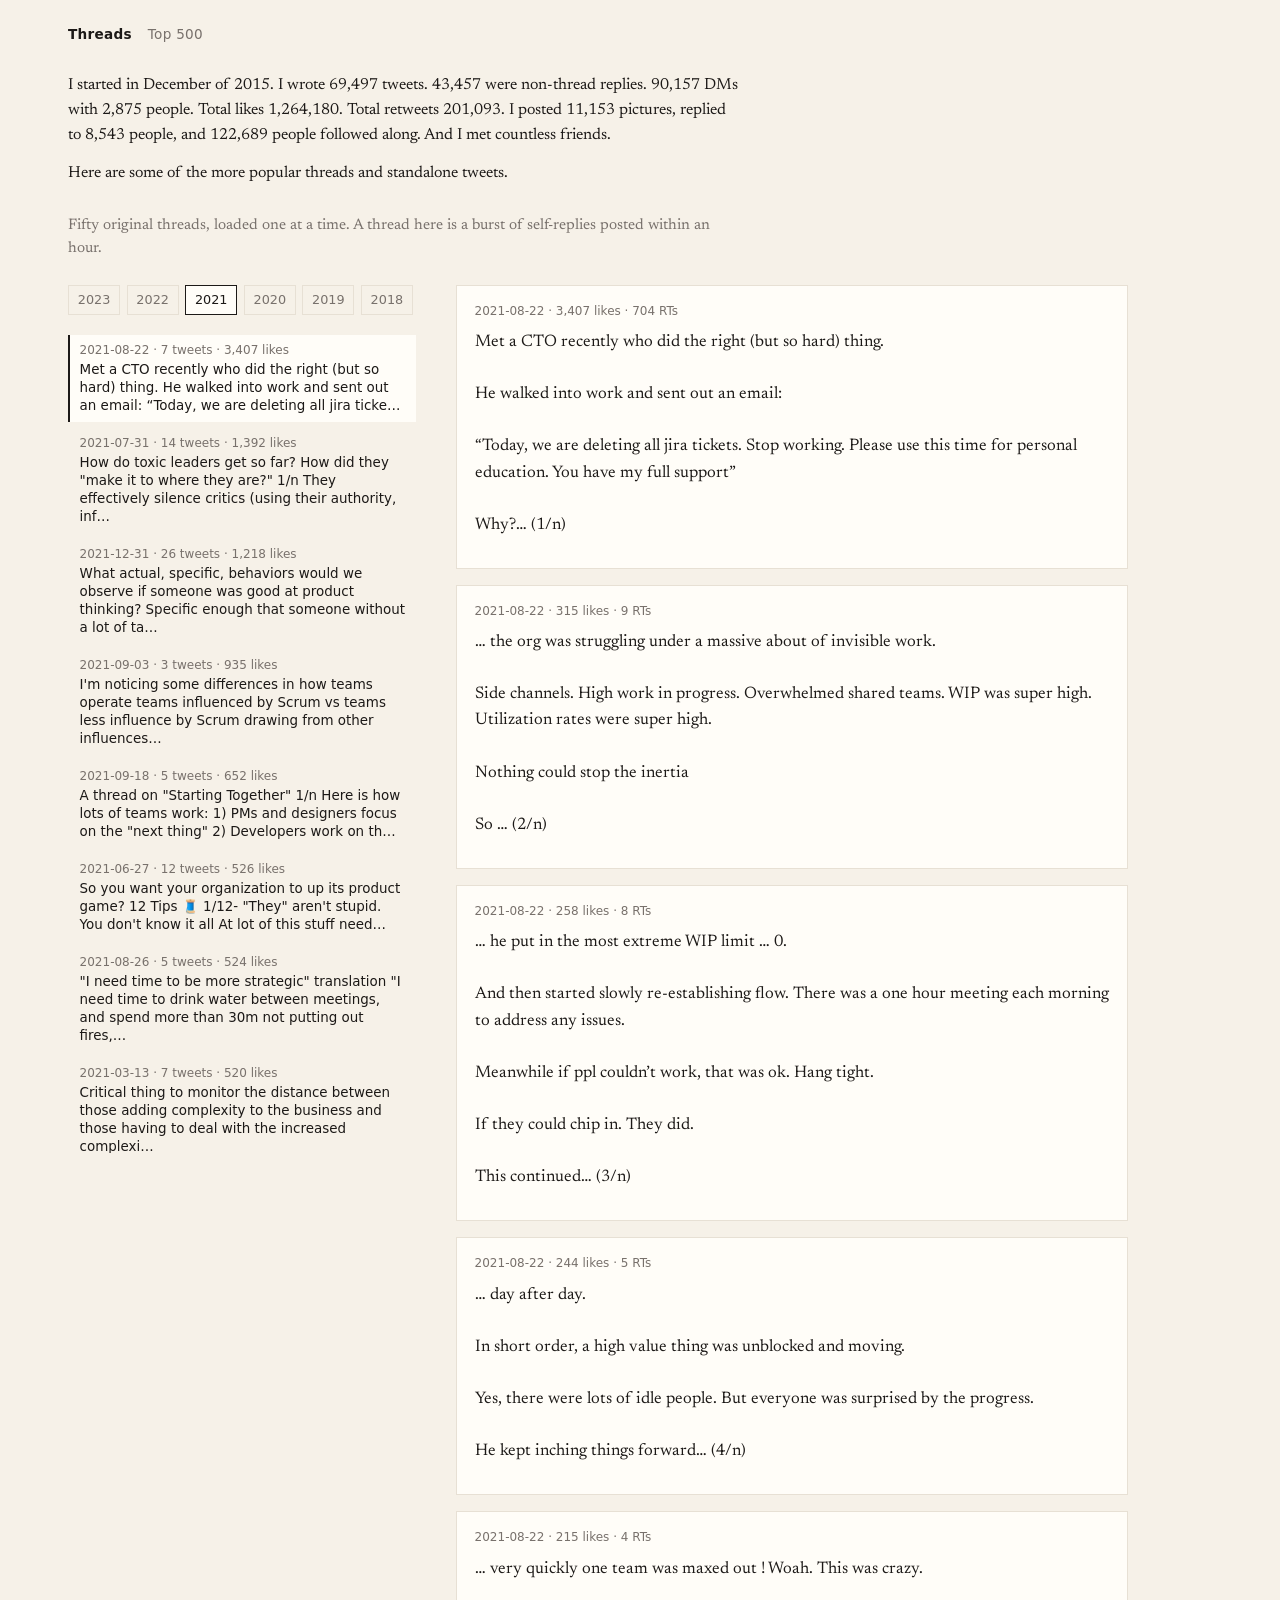
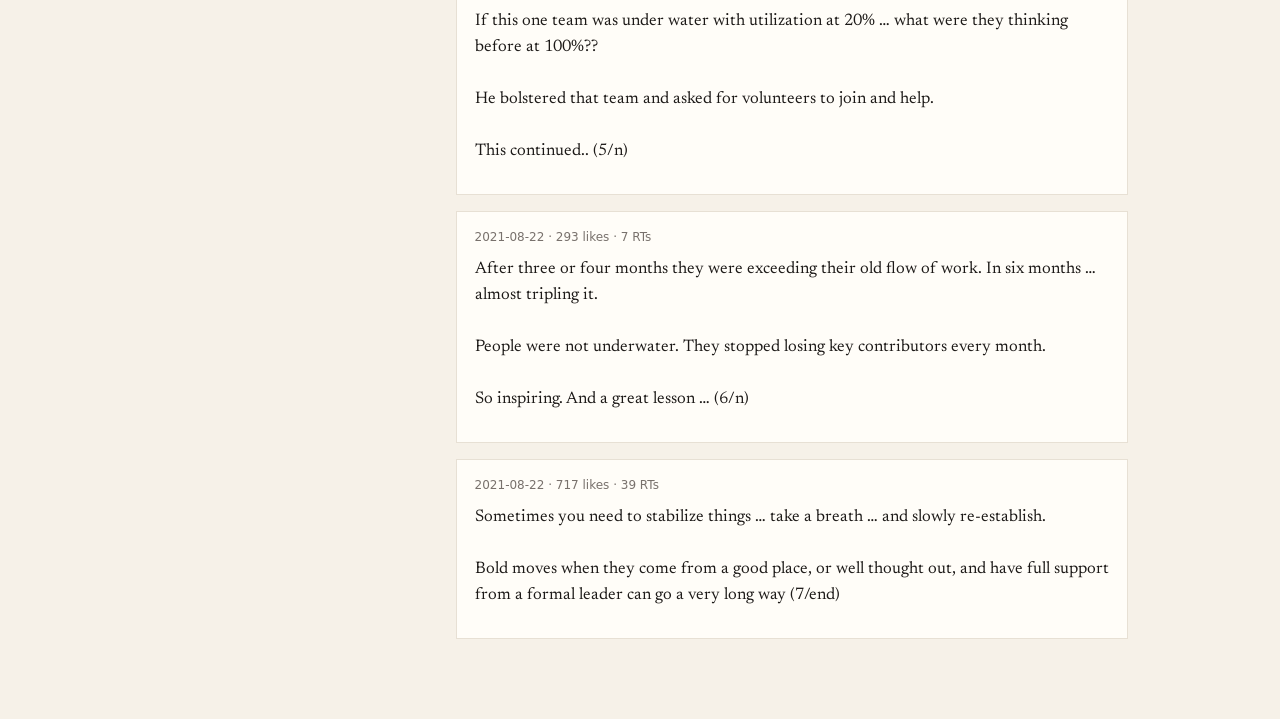
==== commit 304e9153: "Expand the standalone tweet browser from 400 to 500." ====
--- a/docs/index.html
+++ b/docs/index.html
@@ -13,7 +13,7 @@
     <div class="wrap wrap-wide">
       <nav class="site-nav">
         <a class="active" href="index.html">Threads</a>
-        <a href="tweets.html">Top 400</a>
+        <a href="tweets.html">Top 500</a>
       </nav>
       <div id="intro" class="intro"></div>
       <p class="lede">Fifty original threads, loaded one at a time. A thread here is a burst of self-replies posted within an hour.</p>
--- a/docs/styles.css
+++ b/docs/styles.css
@@ -7,7 +7,7 @@
   --accent: #1d4ed8;
   --live: #a8a29e;
   --serif: "Newsreader", "Iowan Old Style", Georgia, serif;
-  --sans: "Source Sans 3", var(--sans);
+  --sans: "Source Sans 3", ui-sans-serif, system-ui, sans-serif;
 }
 
 * {
@@ -85,75 +85,6 @@
   color: var(--muted);
   font-size: 0.95rem;
   margin: 0 0 1.5rem;
-}
-
-.year-switch {
-  display: flex;
-  align-items: center;
-  justify-content: space-between;
-  gap: 1rem;
-  margin-bottom: 0.75rem;
-  font-family: var(--sans);
-}
-
-.year-switch button {
-  appearance: none;
-  border: 1px solid var(--line);
-  background: var(--paper);
-  color: var(--ink);
-  padding: 0.35rem 0.7rem;
-  font: inherit;
-  font-size: 0.8rem;
-  cursor: pointer;
-}
-
-.year-switch button:disabled {
-  color: var(--live);
-  cursor: default;
-}
-
-.year-label {
-  font-size: 1.4rem;
-  font-weight: 600;
-}
-
-.month-grid {
-  display: grid;
-  grid-template-columns: repeat(3, minmax(0, 1fr));
-  gap: 0.4rem;
-  margin-bottom: 2rem;
-  font-family: var(--sans);
-}
-
-.month-cell {
-  appearance: none;
-  border: 1px solid var(--line);
-  background: var(--paper);
-  color: var(--ink);
-  padding: 0.7rem 0.55rem;
-  text-align: left;
-  cursor: pointer;
-  font: inherit;
-  font-size: 0.8rem;
-}
-
-.month-cell .name {
-  display: block;
-  font-weight: 600;
-}
-
-.month-cell .count {
-  color: var(--muted);
-}
-
-.month-cell.empty {
-  color: var(--live);
-  background: transparent;
-  cursor: default;
-}
-
-.month-cell.active {
-  border-color: var(--ink);
 }
 
 .thread-years {
@@ -205,6 +136,11 @@
   background: var(--paper);
 }
 
+.picker button:disabled {
+  color: var(--live);
+  cursor: default;
+}
+
 .picker .meta {
   display: block;
   font-family: var(--sans);
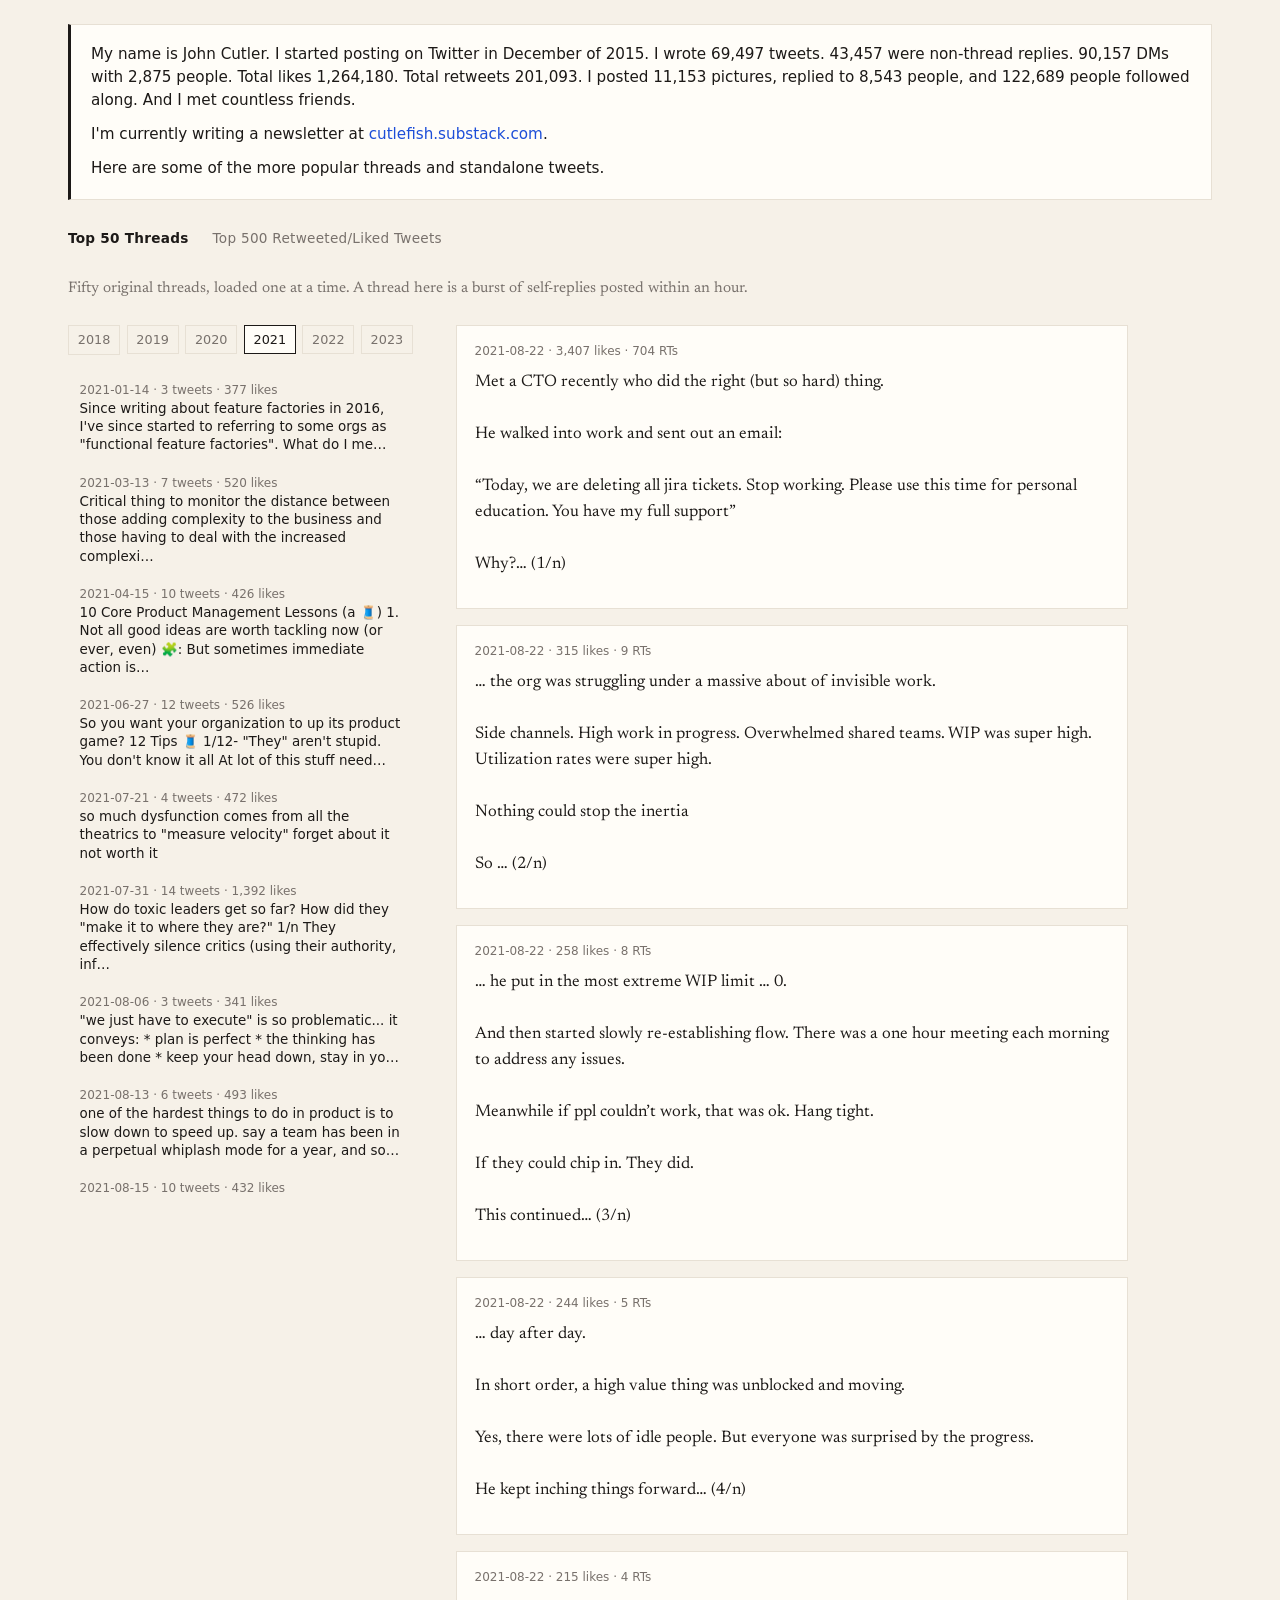
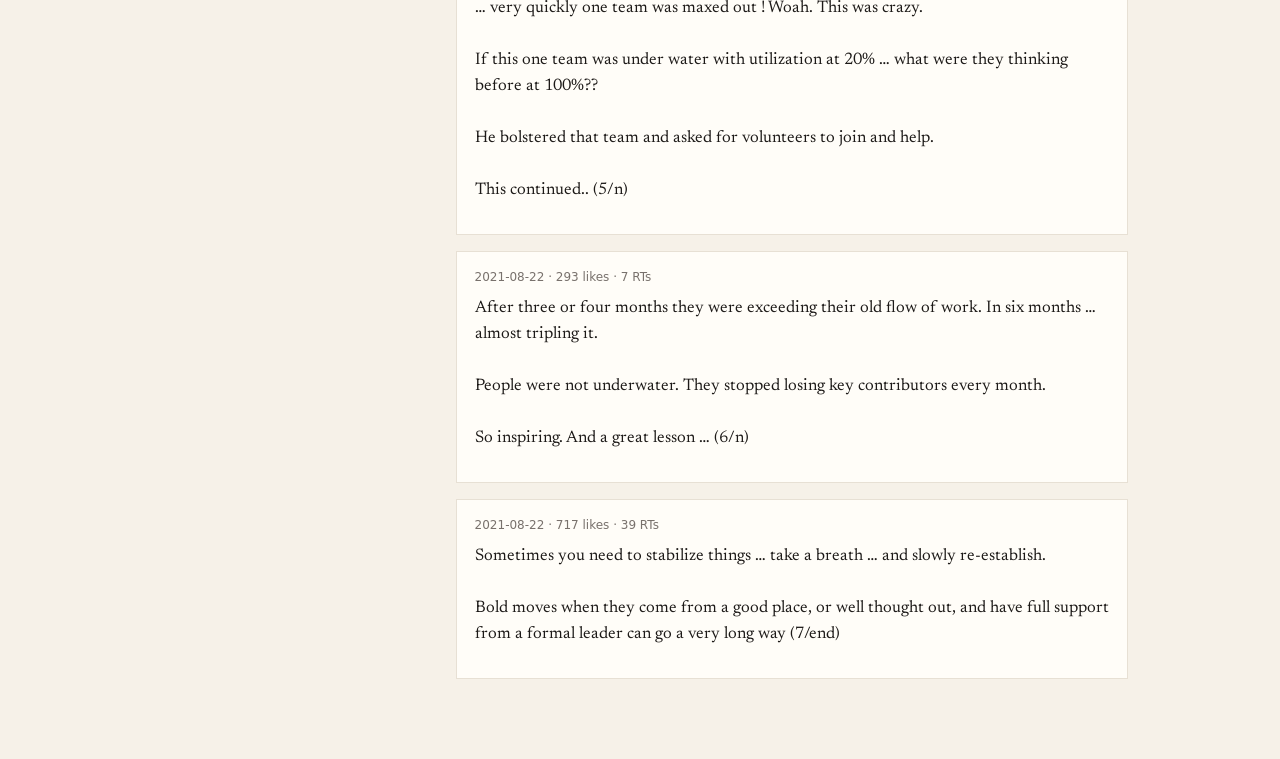
==== commit 7c5e2b4a: "Put the page links under the callout and name the archive." ====
--- a/docs/index.html
+++ b/docs/index.html
@@ -3,7 +3,7 @@
   <head>
     <meta charset="utf-8">
     <meta name="viewport" content="width=device-width, initial-scale=1">
-    <title>Threads · johncutlefish</title>
+    <title>Top 50 Threads · johncutlefish</title>
     <link rel="preconnect" href="https://fonts.googleapis.com">
     <link rel="preconnect" href="https://fonts.gstatic.com" crossorigin>
     <link href="https://fonts.googleapis.com/css2?family=Newsreader:ital,opsz,wght@0,6..72,400;0,6..72,500;1,6..72,400&family=Source+Sans+3:wght@400;600&display=swap" rel="stylesheet">
@@ -11,11 +11,11 @@
   </head>
   <body data-page="threads">
     <div class="wrap wrap-wide">
+      <div id="intro" class="intro"></div>
       <nav class="site-nav">
-        <a class="active" href="index.html">Threads</a>
-        <a href="tweets.html">Top 500</a>
+        <a class="active" href="index.html">Top 50 Threads</a>
+        <a href="tweets.html">Top 500 Retweeted/Liked Tweets</a>
       </nav>
-      <div id="intro" class="intro"></div>
       <p class="lede">Fifty original threads, loaded one at a time. A thread here is a burst of self-replies posted within an hour.</p>
       <div class="thread-shell">
         <aside class="thread-pane">
--- a/docs/styles.css
+++ b/docs/styles.css
@@ -44,16 +44,12 @@
   max-width: 74rem;
 }
 
-.wrap-wide .intro,
-.wrap-wide .lede {
-  max-width: 42rem;
-}
-
 .site-nav {
   display: flex;
-  gap: 1rem;
+  flex-wrap: wrap;
+  gap: 0.85rem 1.5rem;
   align-items: baseline;
-  margin-bottom: 1.75rem;
+  margin: 0 0 1.75rem;
   font-family: var(--sans);
   font-size: 0.85rem;
   letter-spacing: 0.02em;
@@ -70,11 +66,19 @@
 }
 
 .intro {
+  width: 100%;
   margin: 0 0 1.75rem;
+  padding: 1.15rem 1.25rem 1.2rem;
+  background: var(--paper);
+  border: 1px solid var(--line);
+  border-left: 3px solid var(--ink);
+  font-family: var(--sans);
+  font-size: 0.95rem;
+  line-height: 1.5;
 }
 
 .intro p {
-  margin: 0 0 0.85rem;
+  margin: 0 0 0.7rem;
 }
 
 .intro p:last-child {
@@ -85,6 +89,10 @@
   color: var(--muted);
   font-size: 0.95rem;
   margin: 0 0 1.5rem;
+}
+
+.tweet-body {
+  max-width: 42rem;
 }
 
 .thread-years {
@@ -210,6 +218,64 @@
   font-size: 0.9rem;
 }
 
+.tweet-nav {
+  margin: 0 0 1.25rem;
+  font-family: var(--sans);
+}
+
+.year-row,
+.month-row {
+  display: flex;
+  flex-wrap: wrap;
+  align-items: baseline;
+  gap: 0.15rem 0.85rem;
+}
+
+.year-row {
+  margin-bottom: 0.45rem;
+}
+
+.year-row button,
+.month-row button {
+  appearance: none;
+  border: 0;
+  background: none;
+  padding: 0;
+  font: inherit;
+  cursor: pointer;
+  color: var(--muted);
+}
+
+.year-row button {
+  font-size: 0.85rem;
+}
+
+.month-row button {
+  font-size: 0.92rem;
+}
+
+.year-row button.active,
+.month-row button.active {
+  color: var(--ink);
+  font-weight: 600;
+}
+
+.month-row button:disabled {
+  color: var(--live);
+  cursor: default;
+}
+
+.month-row .n {
+  margin-left: 0.2rem;
+  font-size: 0.72em;
+  font-weight: 400;
+  color: var(--muted);
+}
+
+.month-row button.active .n {
+  color: var(--ink);
+}
+
 .thread-shell {
   display: grid;
   grid-template-columns: minmax(16rem, 22rem) minmax(0, 42rem);
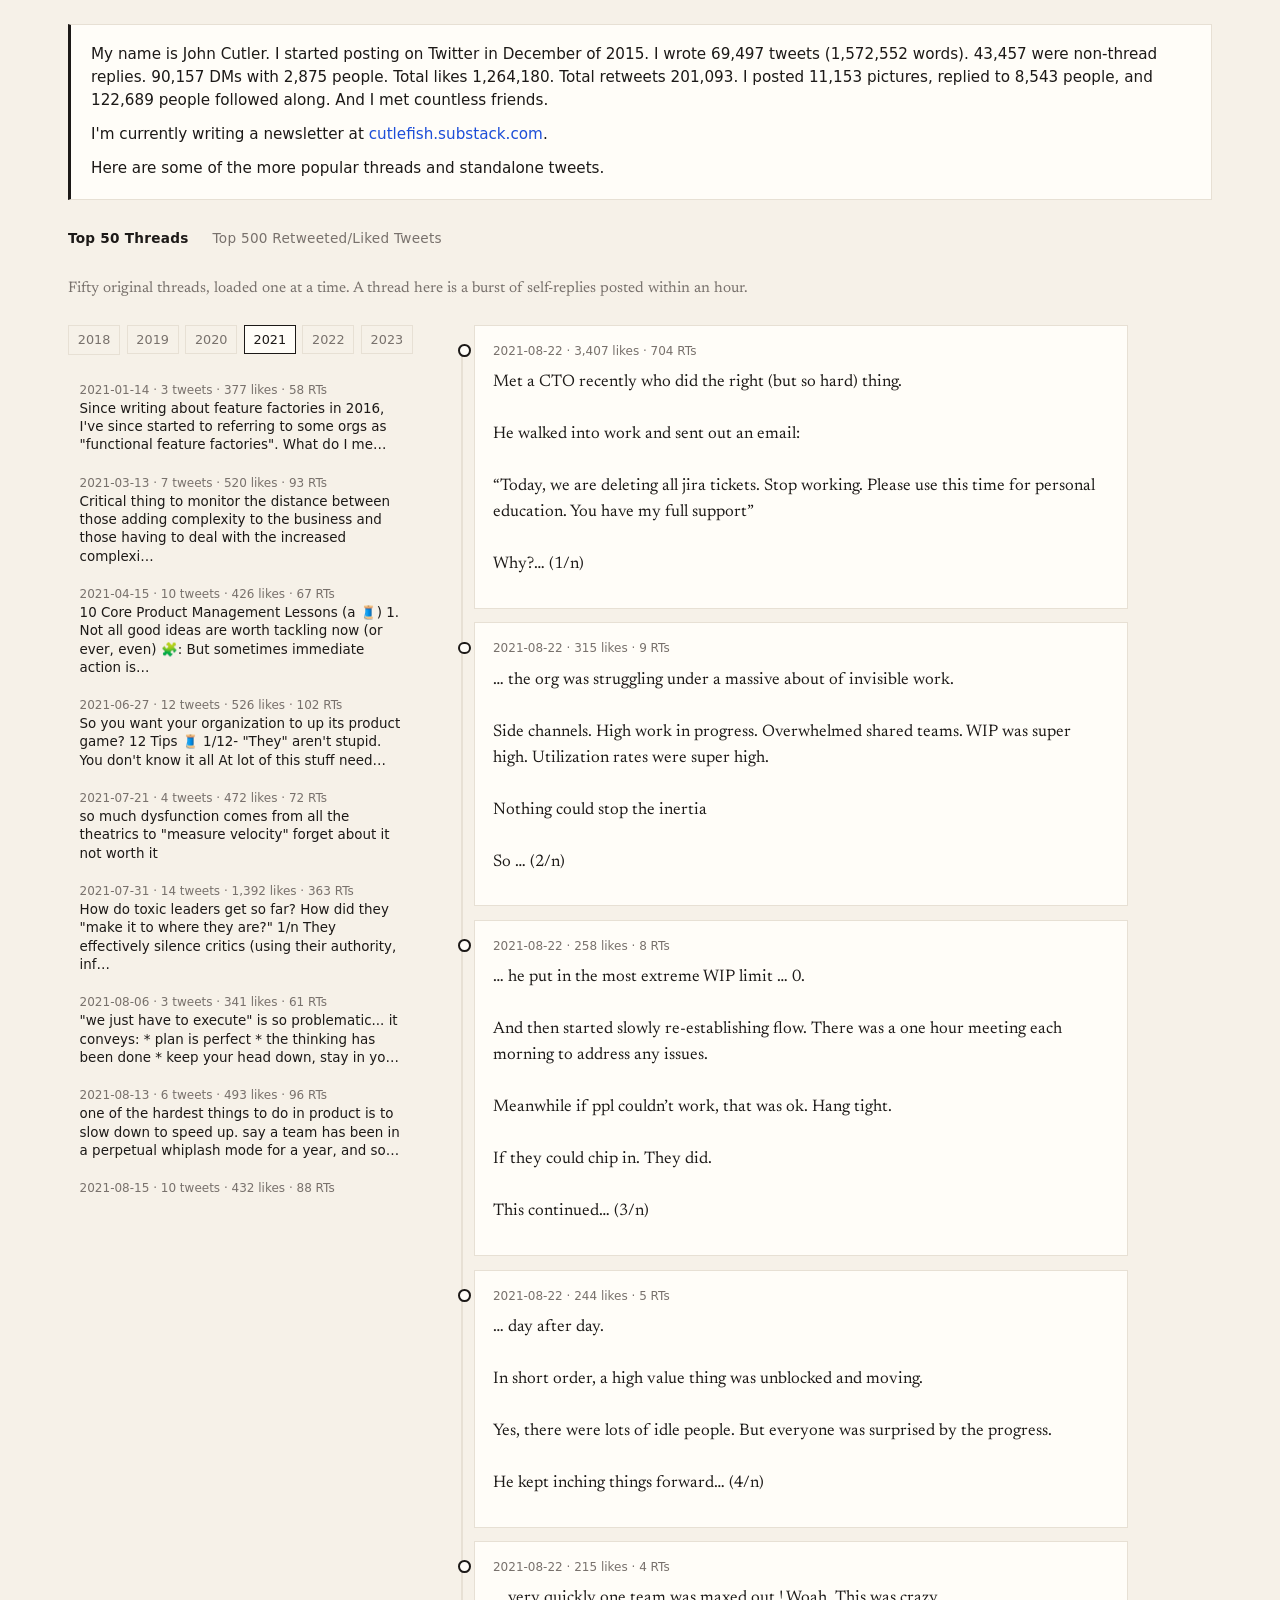
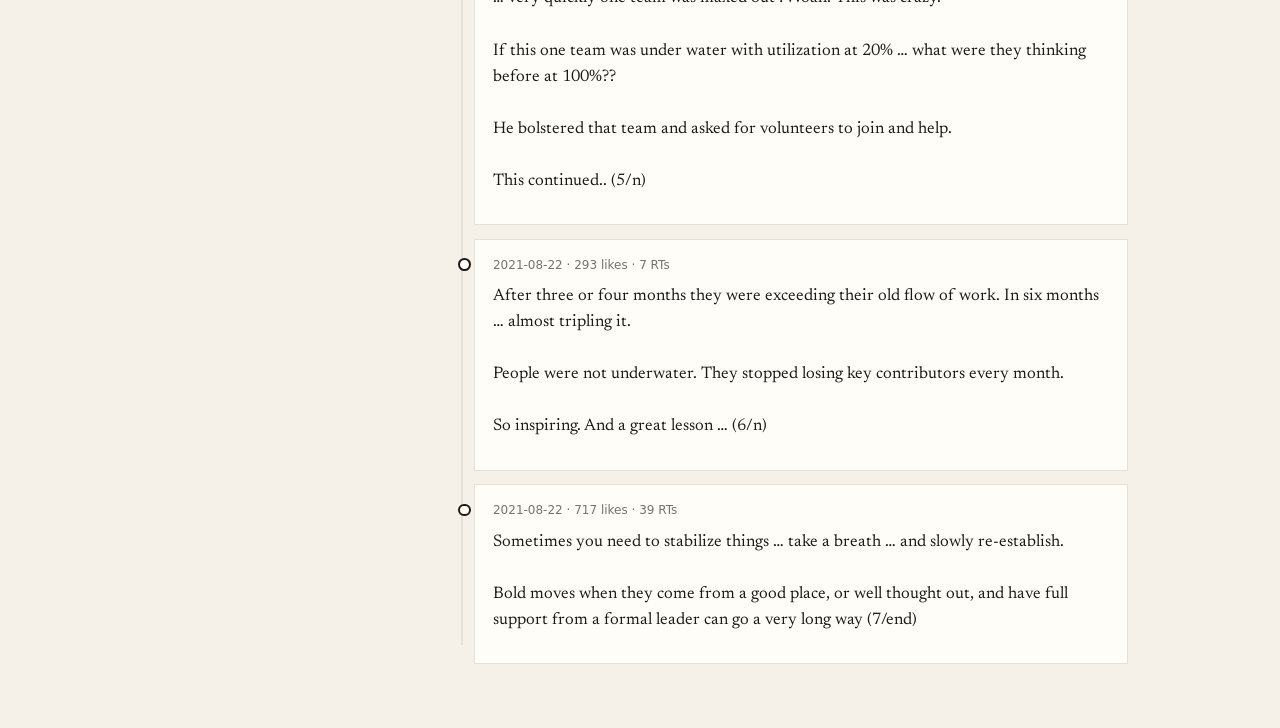
==== commit 063613fe: "Add a cuttlefish SVG favicon for the browser tab." ====
--- a/docs/index.html
+++ b/docs/index.html
@@ -4,6 +4,8 @@
     <meta charset="utf-8">
     <meta name="viewport" content="width=device-width, initial-scale=1">
     <title>Top 50 Threads · johncutlefish</title>
+    <link rel="icon" href="favicon.svg" type="image/svg+xml">
+    <link rel="apple-touch-icon" href="favicon.svg">
     <link rel="preconnect" href="https://fonts.googleapis.com">
     <link rel="preconnect" href="https://fonts.gstatic.com" crossorigin>
     <link href="https://fonts.googleapis.com/css2?family=Newsreader:ital,opsz,wght@0,6..72,400;0,6..72,500;1,6..72,400&family=Source+Sans+3:wght@400;600&display=swap" rel="stylesheet">
--- a/docs/styles.css
+++ b/docs/styles.css
@@ -93,6 +93,7 @@
 
 .tweet-body {
   max-width: 42rem;
+  margin: 0 auto;
 }
 
 .thread-years {
@@ -159,6 +160,7 @@
 
 .sort-row {
   display: flex;
+  justify-content: center;
   gap: 0.75rem;
   margin-bottom: 1rem;
   font-family: var(--sans);
@@ -198,6 +200,8 @@
 .post-text,
 .card-text {
   white-space: pre-wrap;
+  overflow-wrap: anywhere;
+  word-break: break-word;
   margin: 0 0 0.75rem;
   font-size: 1.05rem;
 }
@@ -227,6 +231,7 @@
 .month-row {
   display: flex;
   flex-wrap: wrap;
+  justify-content: center;
   align-items: baseline;
   gap: 0.15rem 0.85rem;
 }
@@ -311,7 +316,41 @@
 }
 
 .thread-reader {
+  position: relative;
   min-width: 0;
+  padding-left: 1.15rem;
+}
+
+.thread-reader:has(.post)::before {
+  content: "";
+  position: absolute;
+  left: 0.32rem;
+  top: 1.2rem;
+  bottom: 1.2rem;
+  width: 2px;
+  background: var(--line);
+}
+
+.thread-reader .post {
+  position: relative;
+  margin-bottom: 0.85rem;
+}
+
+.thread-reader .post:last-child {
+  margin-bottom: 0;
+}
+
+.thread-reader .post::before {
+  content: "";
+  position: absolute;
+  left: -1.07rem;
+  top: 1.15rem;
+  width: 0.55rem;
+  height: 0.55rem;
+  border-radius: 50%;
+  background: var(--paper);
+  border: 2px solid var(--ink);
+  z-index: 1;
 }
 
 @media (max-width: 840px) {
